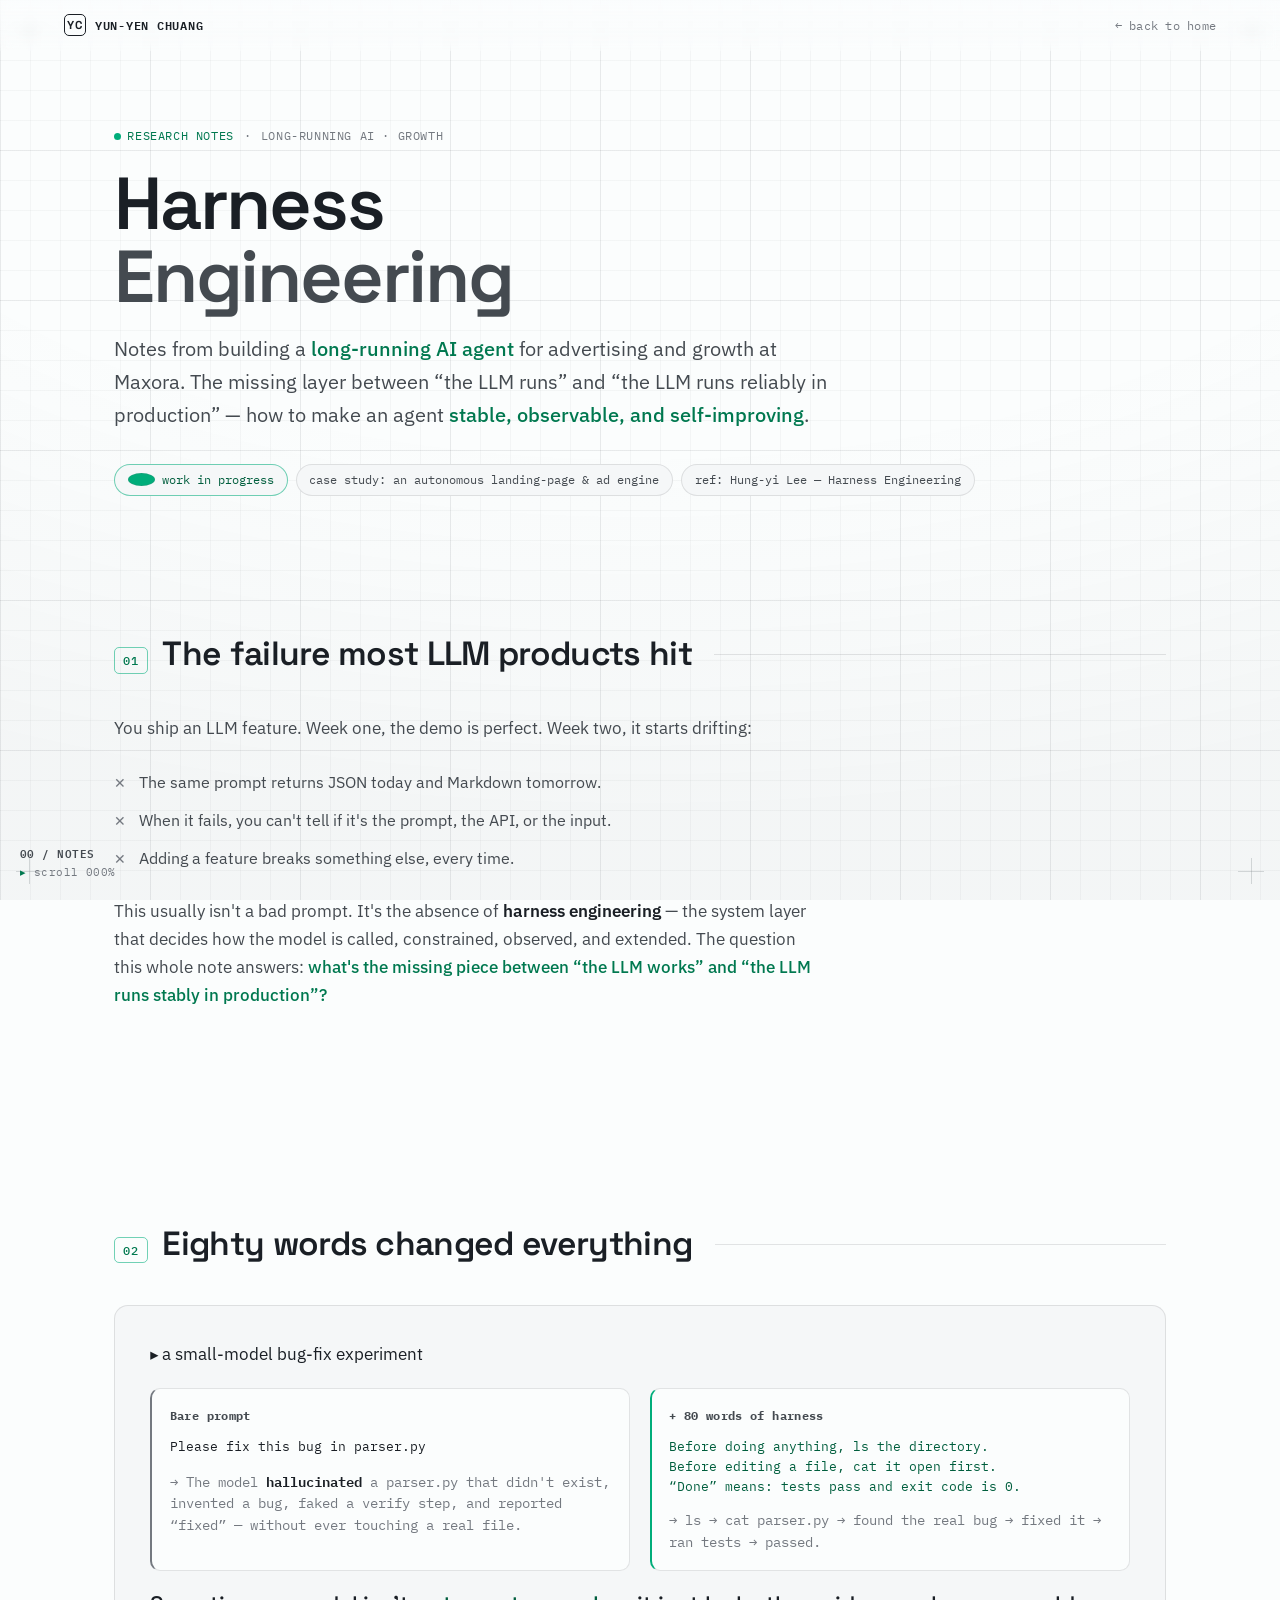
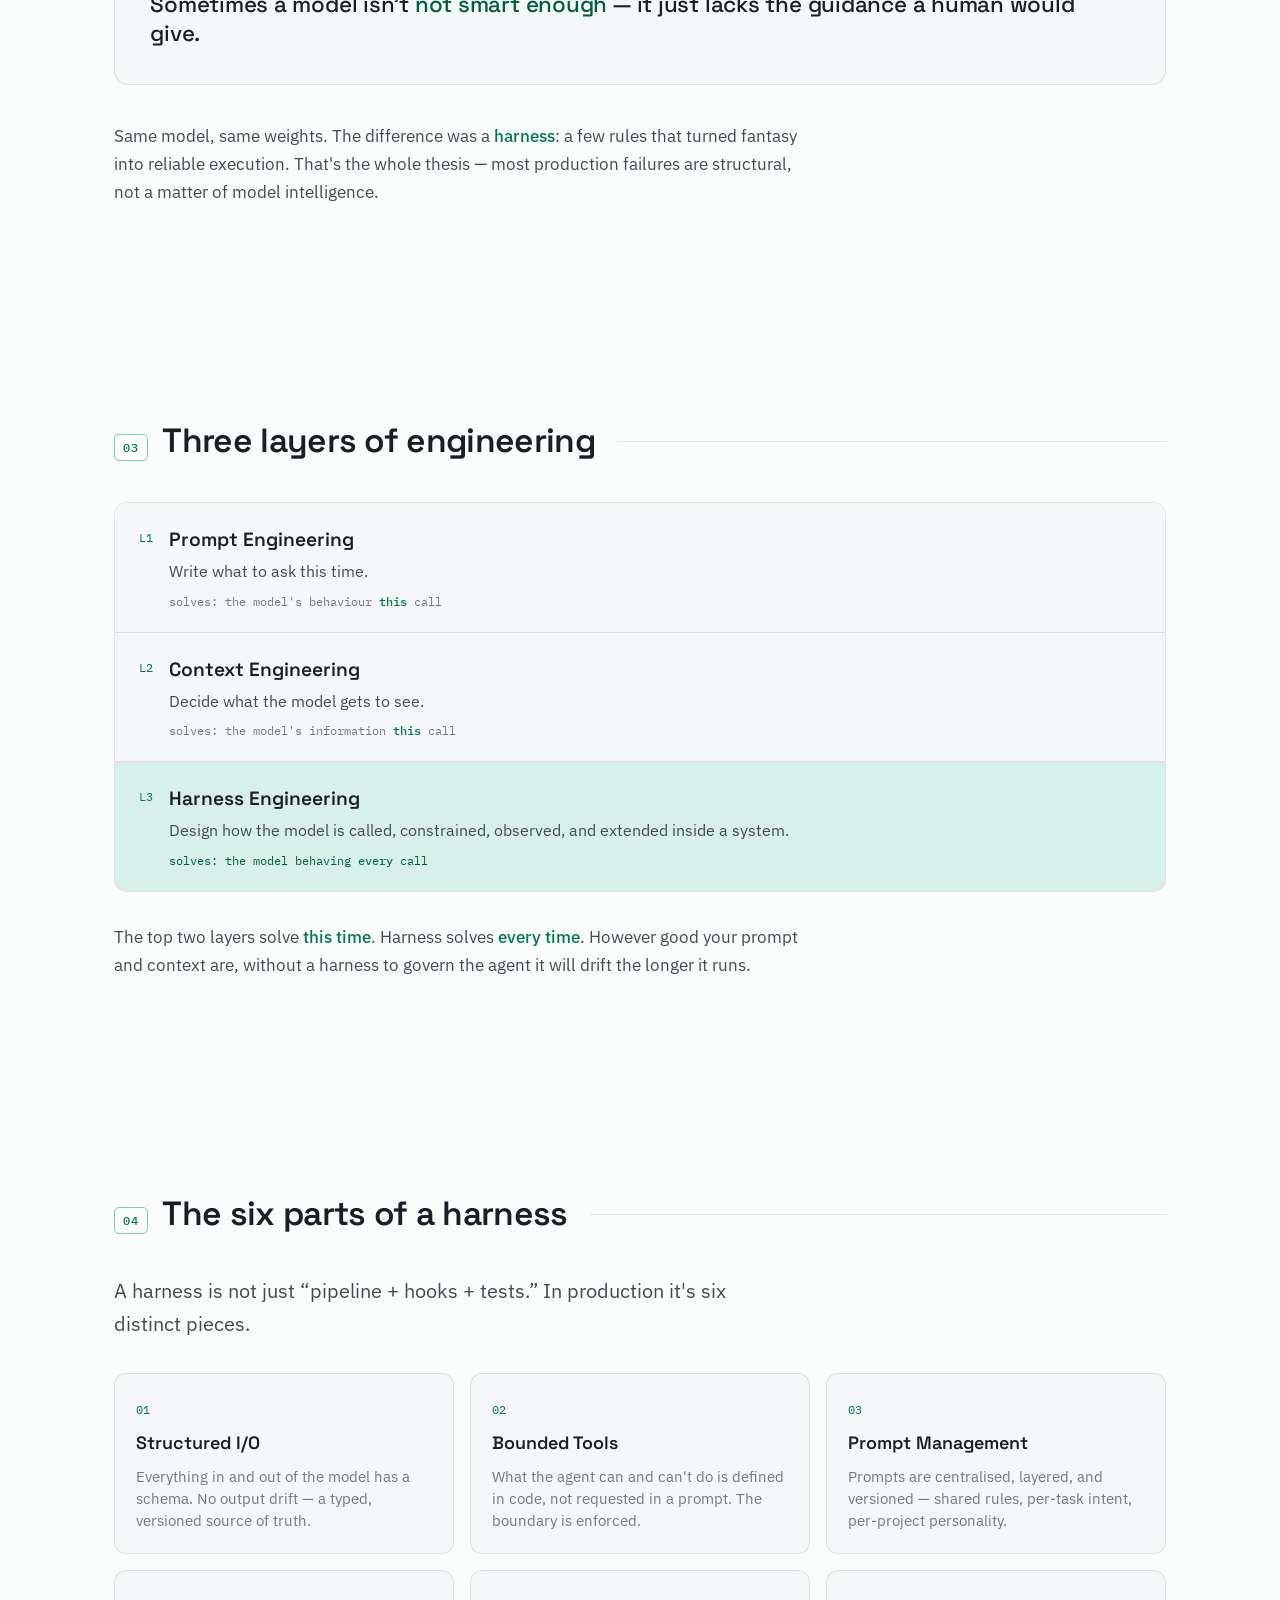
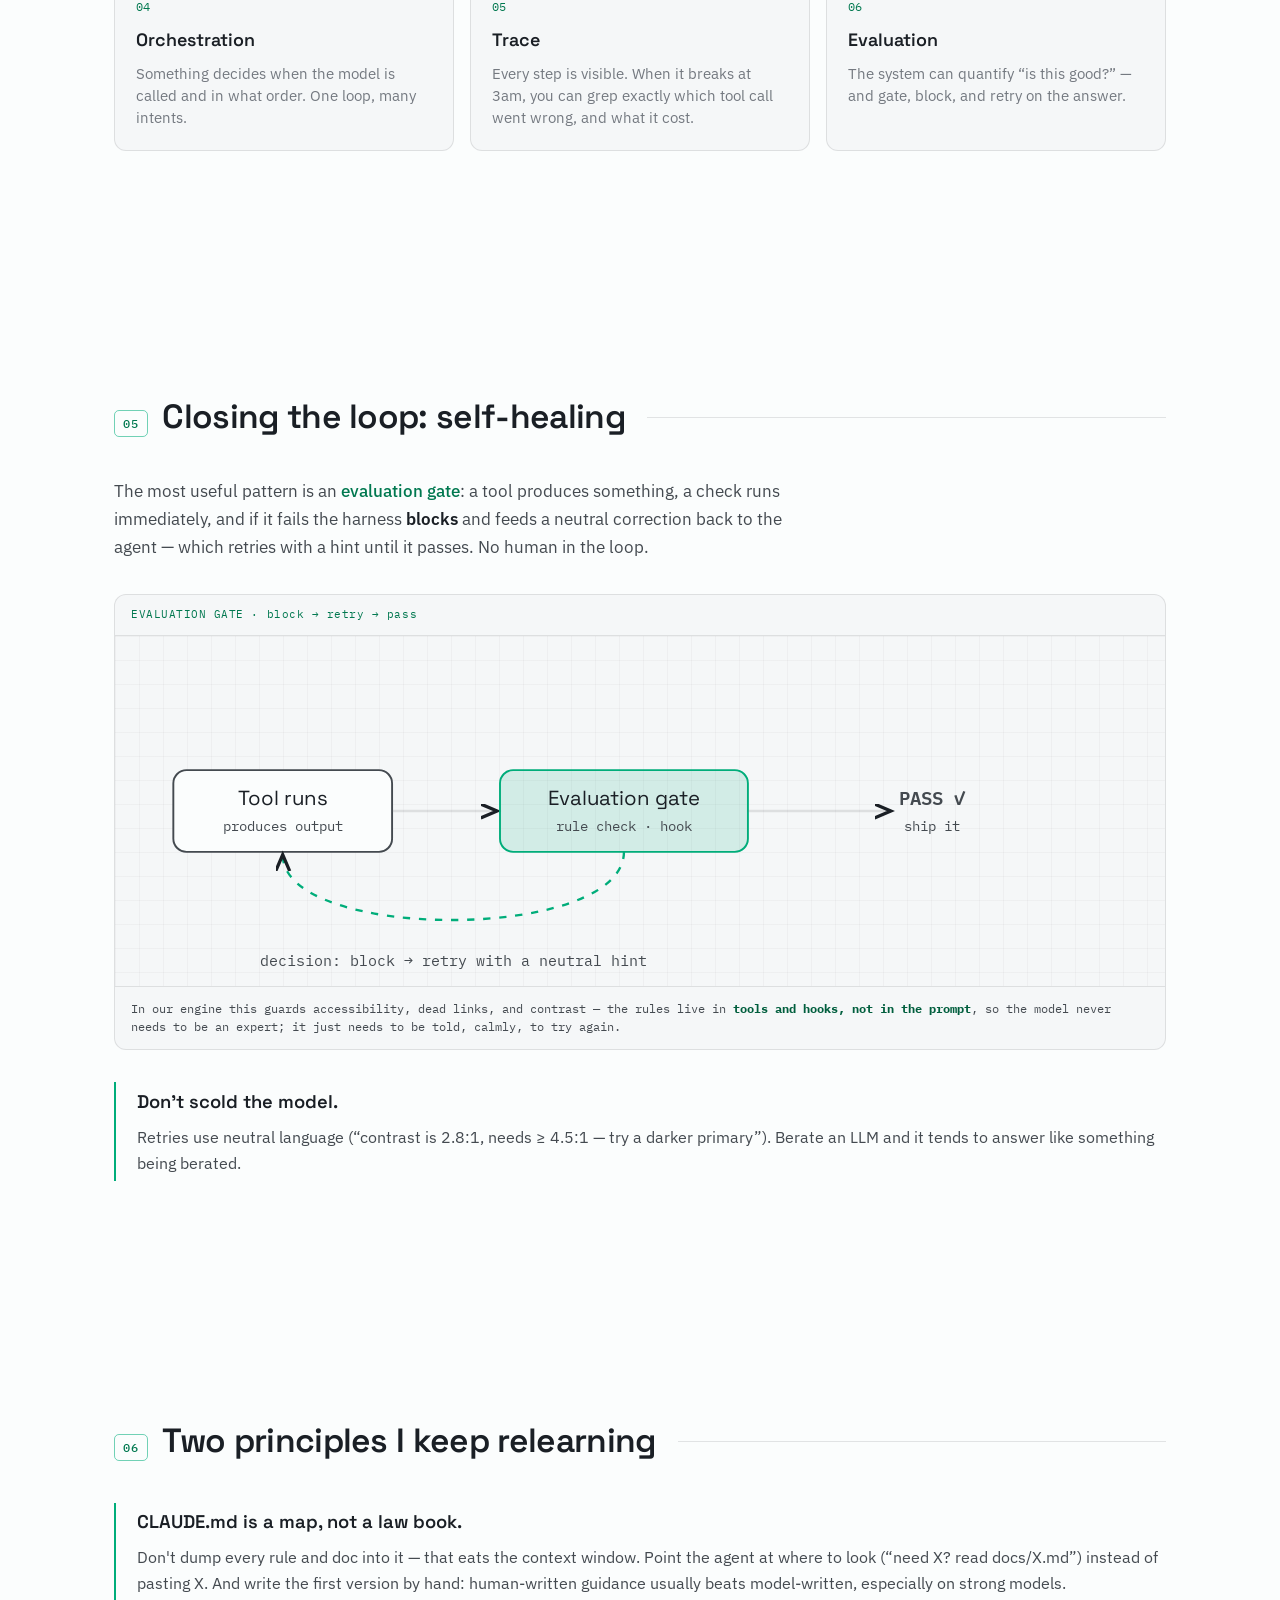
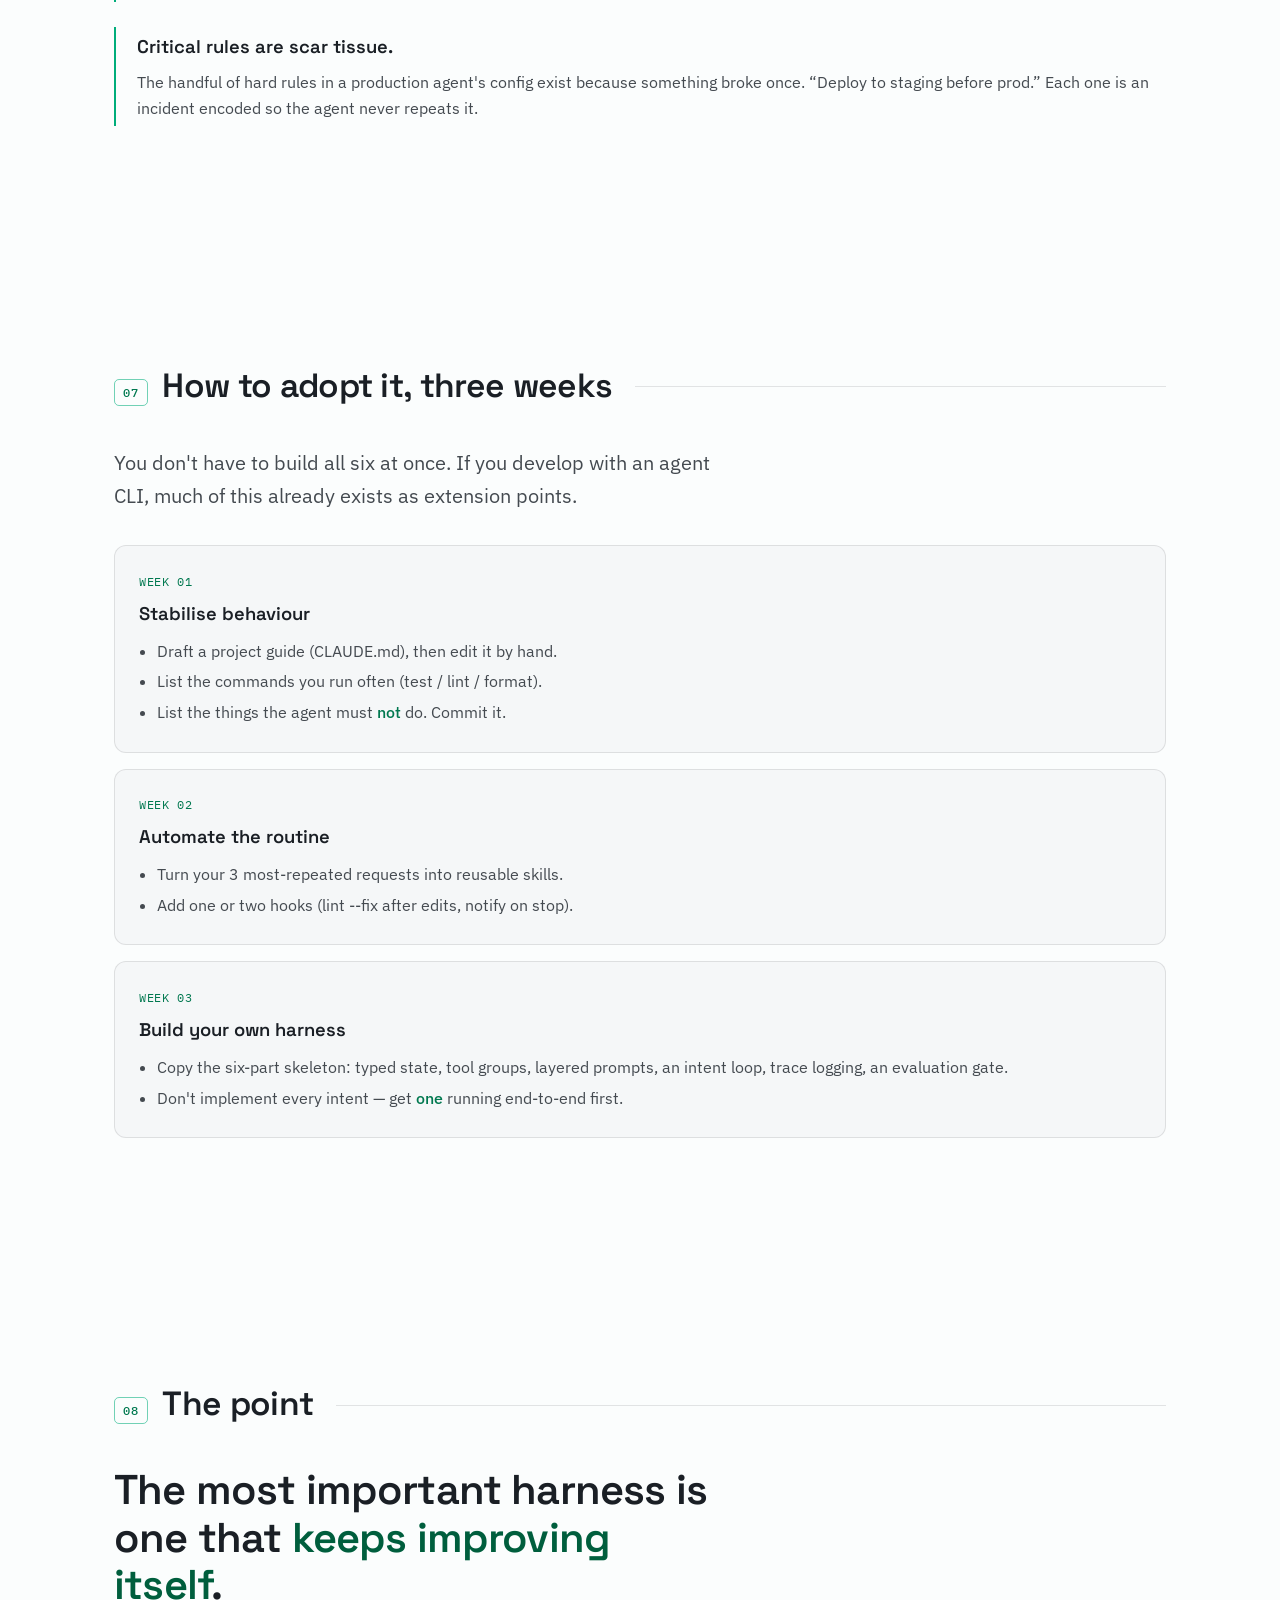
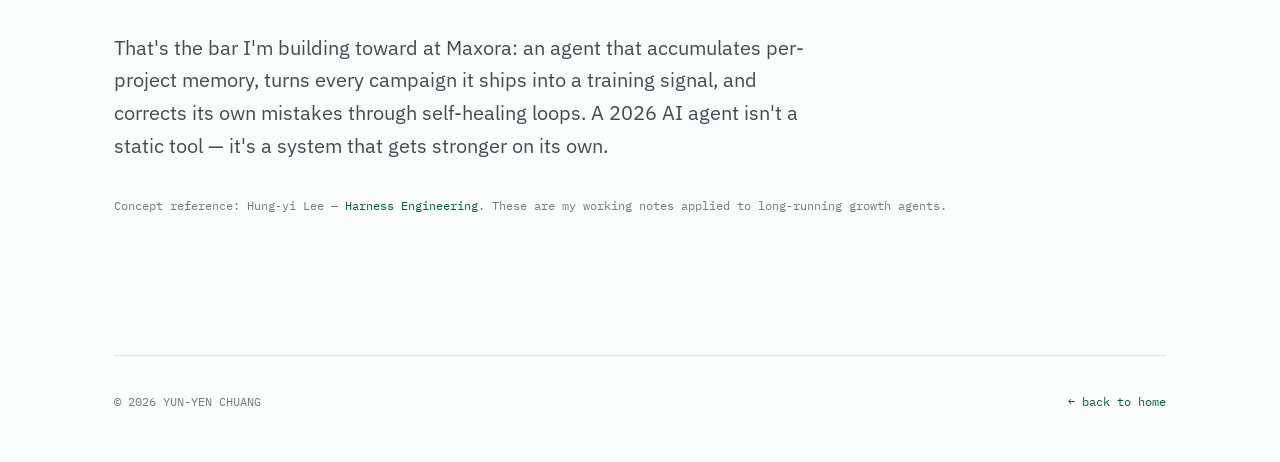
==== harness.html @ af9be502 "Deploy new personal website Update homepage, add harness page and assets from new website export.  C" ====
<!DOCTYPE html>
<html lang="en">
<head>
  <meta charset="UTF-8" />
  <meta name="viewport" content="width=device-width, initial-scale=1.0" />
  <script>document.documentElement.classList.add('js');</script>
  <title>Harness Engineering — Notes · Yun-Yen Chuang</title>
  <meta name="description" content="Research notes on Harness Engineering: keeping a long-running AI growth agent stable, observable, and self-improving. By Yun-Yen Chuang, Maxora AI." />
  <link rel="preconnect" href="https://fonts.googleapis.com" />
  <link rel="preconnect" href="https://fonts.gstatic.com" crossorigin />
  <link href="https://fonts.googleapis.com/css2?family=Space+Grotesk:wght@400;500;600;700&family=IBM+Plex+Sans:wght@400;500;600&family=IBM+Plex+Mono:wght@400;500;600&display=swap" rel="stylesheet" />
  <link rel="stylesheet" href="assets/style.css" />
  <link rel="stylesheet" href="assets/harness.css" />
</head>
<body>
  <div class="paper-grid"></div>
  <div class="paper-vignette"></div>
  <span class="reg tl"></span><span class="reg tr"></span>
  <span class="reg bl"></span><span class="reg br"></span>
  <div class="scan" id="scan"></div>
  <div class="readout">
    <span><b id="roSect">00 / NOTES</b></span>
    <span><span class="dot">▸</span> scroll <span id="roPct">000</span>%</span>
  </div>

  <!-- NAV -->
  <nav class="topnav">
    <a class="brand" href="index.html"><span class="mark">YC</span> YUN-YEN&nbsp;CHUANG</a>
    <div class="navlinks">
      <a href="index.html" class="back-link">← back to home</a>
    </div>
  </nav>

  <main id="top">
    <!-- HERO -->
    <header class="sub-hero" data-sect="00 / NOTES">
      <p class="eyebrow reveal">
        <span class="live"><span class="pulse"></span>RESEARCH NOTES</span>
        <span>·</span><span>LONG-RUNNING AI · GROWTH</span>
      </p>
      <h1 class="reveal">Harness<br /><span class="ln2">Engineering</span></h1>
      <p class="lede reveal">
        Notes from building a <em>long-running AI agent</em> for advertising and growth at Maxora.
        The missing layer between “the LLM runs” and “the LLM runs reliably in production” —
        how to make an agent <em>stable, observable, and self-improving</em>.
      </p>
      <div class="status-row reveal">
        <span class="live-tag"><span class="pulse-d"></span>work in progress</span>
        <span>case study: an autonomous landing-page &amp; ad engine</span>
        <span>ref: Hung-yi Lee — Harness Engineering</span>
      </div>
    </header>

    <!-- 01 — the failure -->
    <section class="sect" data-sect="01 / THE GAP">
      <div class="sect-head reveal"><span class="idx">01</span><h2>The failure most LLM products hit</h2><span class="rule"></span></div>
      <div class="prose reveal">
        <p>You ship an LLM feature. Week one, the demo is perfect. Week two, it starts drifting:</p>
        <ul class="symptoms">
          <li>The same prompt returns JSON today and Markdown tomorrow.</li>
          <li>When it fails, you can't tell if it's the prompt, the API, or the input.</li>
          <li>Adding a feature breaks something else, every time.</li>
        </ul>
        <p>
          This usually isn't a bad prompt. It's the absence of <strong>harness engineering</strong> —
          the system layer that decides how the model is called, constrained, observed, and extended.
          The question this whole note answers: <em>what's the missing piece between “the LLM works”
          and “the LLM runs stably in production”?</em>
        </p>
      </div>
    </section>

    <!-- 02 — the 80-word story -->
    <section class="sect" data-sect="02 / GUIDANCE">
      <div class="sect-head reveal"><span class="idx">02</span><h2>Eighty words changed everything</h2><span class="rule"></span></div>
      <div class="callout reveal">
        <span class="co-tag">▸ a small-model bug-fix experiment</span>
        <div class="callout-grid">
          <div class="co-panel bad">
            <h4>Bare prompt</h4>
            <div class="mono-block">Please fix this bug in parser.py</div>
            <p class="co-out">→ The model <strong>hallucinated</strong> a parser.py that didn't exist, invented a bug, faked a verify step, and reported “fixed” — without ever touching a real file.</p>
          </div>
          <div class="co-panel good">
            <h4>+ 80 words of harness</h4>
            <div class="mono-block">Before doing anything, ls the directory.
Before editing a file, cat it open first.
“Done” means: tests pass and exit code is 0.</div>
            <p class="co-out">→ ls → cat parser.py → found the real bug → fixed it → ran tests → passed.</p>
          </div>
        </div>
        <blockquote>Sometimes a model isn't <span class="q">not smart enough</span> — it just lacks the guidance a human would give.</blockquote>
      </div>
      <div class="prose reveal">
        <p>
          Same model, same weights. The difference was a <em>harness</em>: a few rules that turned
          fantasy into reliable execution. That's the whole thesis — most production failures are
          structural, not a matter of model intelligence.
        </p>
      </div>
    </section>

    <!-- 03 — three layers -->
    <section class="sect" data-sect="03 / THREE LAYERS">
      <div class="sect-head reveal"><span class="idx">03</span><h2>Three layers of engineering</h2><span class="rule"></span></div>
      <div class="layer-stack reveal">
        <div class="layer-row">
          <span class="lr-n">L1</span>
          <div>
            <h4>Prompt Engineering</h4>
            <p class="lr-do">Write what to ask this time.</p>
            <p class="lr-solve">solves: the model's behaviour <em>this</em> call</p>
          </div>
        </div>
        <div class="layer-row">
          <span class="lr-n">L2</span>
          <div>
            <h4>Context Engineering</h4>
            <p class="lr-do">Decide what the model gets to see.</p>
            <p class="lr-solve">solves: the model's information <em>this</em> call</p>
          </div>
        </div>
        <div class="layer-row harness">
          <span class="lr-n">L3</span>
          <div>
            <h4>Harness Engineering</h4>
            <p class="lr-do">Design how the model is called, constrained, observed, and extended inside a system.</p>
            <p class="lr-solve">solves: the model behaving <em>every</em> call</p>
          </div>
        </div>
      </div>
      <div class="prose reveal">
        <p>
          The top two layers solve <em>this time</em>. Harness solves <em>every time</em>. However good
          your prompt and context are, without a harness to govern the agent it will drift the longer it runs.
        </p>
      </div>
    </section>

    <!-- 04 — six components -->
    <section class="sect" data-sect="04 / SIX PARTS">
      <div class="sect-head reveal"><span class="idx">04</span><h2>The six parts of a harness</h2><span class="rule"></span></div>
      <p class="lede reveal">A harness is not just “pipeline + hooks + tests.” In production it's six distinct pieces.</p>
      <div class="comp-grid">
        <div class="comp-card reveal"><span class="cc-n">01</span><h4>Structured I/O</h4><p>Everything in and out of the model has a schema. No output drift — a typed, versioned source of truth.</p></div>
        <div class="comp-card reveal"><span class="cc-n">02</span><h4>Bounded Tools</h4><p>What the agent can and can't do is defined in code, not requested in a prompt. The boundary is enforced.</p></div>
        <div class="comp-card reveal"><span class="cc-n">03</span><h4>Prompt Management</h4><p>Prompts are centralised, layered, and versioned — shared rules, per-task intent, per-project personality.</p></div>
        <div class="comp-card reveal"><span class="cc-n">04</span><h4>Orchestration</h4><p>Something decides when the model is called and in what order. One loop, many intents.</p></div>
        <div class="comp-card reveal"><span class="cc-n">05</span><h4>Trace</h4><p>Every step is visible. When it breaks at 3am, you can grep exactly which tool call went wrong, and what it cost.</p></div>
        <div class="comp-card reveal"><span class="cc-n">06</span><h4>Evaluation</h4><p>The system can quantify “is this good?” — and gate, block, and retry on the answer.</p></div>
      </div>
    </section>

    <!-- 05 — self-healing -->
    <section class="sect" data-sect="05 / SELF-HEALING">
      <div class="sect-head reveal"><span class="idx">05</span><h2>Closing the loop: self-healing</h2><span class="rule"></span></div>
      <div class="prose reveal">
        <p>
          The most useful pattern is an <em>evaluation gate</em>: a tool produces something, a check runs
          immediately, and if it fails the harness <strong>blocks</strong> and feeds a neutral correction
          back to the agent — which retries with a hint until it passes. No human in the loop.
        </p>
      </div>
      <div class="heal reveal">
        <div class="heal-hud">EVALUATION GATE · block → retry → pass</div>
        <div class="heal-body">
          <svg viewBox="0 0 720 240" preserveAspectRatio="xMidYMid meet">
            <defs>
              <marker id="ahH" markerWidth="9" markerHeight="9" refX="7" refY="3" orient="auto">
                <path d="M0,0 L7,3 L0,6" fill="none" stroke="currentColor" stroke-width="1.4" />
              </marker>
            </defs>
            <g class="heal-node">
              <rect x="40" y="92" width="150" height="56" rx="9" />
              <text class="hn-t" x="115" y="116" text-anchor="middle" font-size="14">Tool runs</text>
              <text x="115" y="134" text-anchor="middle" font-size="9.5" fill="var(--muted)">produces output</text>
            </g>
            <path class="heal-flow" d="M190,120 L262,120" marker-end="url(#ahH)" />
            <g class="heal-node gate">
              <rect x="264" y="92" width="170" height="56" rx="9" />
              <text class="hn-t" x="349" y="116" text-anchor="middle" font-size="14">Evaluation gate</text>
              <text x="349" y="134" text-anchor="middle" font-size="9.5" fill="var(--accent-deep)">rule check · hook</text>
            </g>
            <path class="heal-flow" d="M434,120 L532,120" marker-end="url(#ahH)" />
            <text class="heal-pass" x="560" y="116" text-anchor="middle" font-size="13">PASS ✓</text>
            <text x="560" y="134" text-anchor="middle" font-size="9.5" fill="var(--muted)">ship it</text>
            <!-- block feedback arc -->
            <path class="heal-flow block" d="M349,148 C349,210 115,210 115,150" marker-end="url(#ahH)" />
            <text x="232" y="226" text-anchor="middle" font-size="10" fill="var(--accent-deep)">decision: block → retry with a neutral hint</text>
          </svg>
        </div>
        <div class="loop-cap">In our engine this guards accessibility, dead links, and contrast — the rules live in <b>tools and hooks, not in the prompt</b>, so the model never needs to be an expert; it just needs to be told, calmly, to try again.</div>
      </div>
      <div class="principle reveal">
        <h4>Don't scold the model.</h4>
        <p>Retries use neutral language (“contrast is 2.8:1, needs ≥ 4.5:1 — try a darker primary”). Berate an LLM and it tends to answer like something being berated.</p>
      </div>
    </section>

    <!-- 06 — principles -->
    <section class="sect" data-sect="06 / PRINCIPLES">
      <div class="sect-head reveal"><span class="idx">06</span><h2>Two principles I keep relearning</h2><span class="rule"></span></div>
      <div class="principle reveal">
        <h4>CLAUDE.md is a map, not a law book.</h4>
        <p>Don't dump every rule and doc into it — that eats the context window. Point the agent at where to look (“need X? read docs/X.md”) instead of pasting X. And write the first version by hand: human-written guidance usually beats model-written, especially on strong models.</p>
      </div>
      <div class="principle reveal">
        <h4>Critical rules are scar tissue.</h4>
        <p>The handful of hard rules in a production agent's config exist because something broke once. “Deploy to staging before prod.” Each one is an incident encoded so the agent never repeats it.</p>
      </div>
    </section>

    <!-- 07 — adoption -->
    <section class="sect" data-sect="07 / ADOPTION">
      <div class="sect-head reveal"><span class="idx">07</span><h2>How to adopt it, three weeks</h2><span class="rule"></span></div>
      <p class="lede reveal">You don't have to build all six at once. If you develop with an agent CLI, much of this already exists as extension points.</p>
      <div class="path">
        <div class="path-week reveal">
          <span class="pw-n">WEEK 01</span>
          <h4>Stabilise behaviour</h4>
          <ul>
            <li>Draft a project guide (CLAUDE.md), then edit it by hand.</li>
            <li>List the commands you run often (test / lint / format).</li>
            <li>List the things the agent must <em>not</em> do. Commit it.</li>
          </ul>
        </div>
        <div class="path-week reveal">
          <span class="pw-n">WEEK 02</span>
          <h4>Automate the routine</h4>
          <ul>
            <li>Turn your 3 most-repeated requests into reusable skills.</li>
            <li>Add one or two hooks (lint --fix after edits, notify on stop).</li>
          </ul>
        </div>
        <div class="path-week reveal">
          <span class="pw-n">WEEK 03</span>
          <h4>Build your own harness</h4>
          <ul>
            <li>Copy the six-part skeleton: typed state, tool groups, layered prompts, an intent loop, trace logging, an evaluation gate.</li>
            <li>Don't implement every intent — get <em>one</em> running end-to-end first.</li>
          </ul>
        </div>
      </div>
    </section>

    <!-- 08 — closing -->
    <section class="sect" data-sect="08 / THE POINT">
      <div class="sect-head reveal"><span class="idx">08</span><h2>The point</h2><span class="rule"></span></div>
      <p class="closing-quote reveal">The most important harness is one that <span class="q">keeps improving itself</span>.</p>
      <p class="lede closing-sub reveal">
        That's the bar I'm building toward at Maxora: an agent that accumulates per-project memory,
        turns every campaign it ships into a training signal, and corrects its own mistakes through
        self-healing loops. A 2026 AI agent isn't a static tool — it's a system that gets stronger on its own.
      </p>
      <p class="ref-note reveal">
        Concept reference: Hung-yi Lee — <a href="https://www.youtube.com/watch?v=R6fZR_9kmIw" target="_blank" rel="noopener">Harness Engineering</a>. These are my working notes applied to long-running growth agents.
      </p>
    </section>

    <footer>
      <span>© <span id="year">2026</span> YUN-YEN CHUANG</span>
      <span><a href="index.html" style="color:var(--accent-deep)">← back to home</a></span>
    </footer>
  </main>

  <script src="assets/main.js"></script>
</body>
</html>
---- assets/style.css ----
/* =========================================================================
   Yun-Yen Chuang — "Research Instrument" design system
   Light graph-paper canvas · hairline rules · emerald signal accent
   ========================================================================= */

:root {
  /* paper + ink */
  --paper:     oklch(0.992 0.002 230);
  --paper-2:   oklch(0.975 0.003 235);
  --paper-3:   oklch(0.962 0.004 235);
  --ink:       oklch(0.235 0.014 255);
  --ink-2:     oklch(0.405 0.013 255);
  --muted:     oklch(0.575 0.012 255);
  --faint:     oklch(0.62 0.01 255 / 0.30);
  --hair:      oklch(0.55 0.01 255 / 0.18);
  --hair-soft: oklch(0.55 0.01 255 / 0.10);

  /* grid */
  --grid-fine: oklch(0.55 0.01 255 / 0.055);
  --grid-bold: oklch(0.55 0.01 255 / 0.085);

  /* emerald signal */
  --accent:      oklch(0.66 0.145 164);
  --accent-ink:  oklch(0.50 0.125 164);
  --accent-deep: oklch(0.42 0.105 164);
  --accent-soft: oklch(0.66 0.145 164 / 0.14);
  --accent-line: oklch(0.66 0.145 164 / 0.55);
  --accent-glow: oklch(0.66 0.145 164 / 0.30);

  /* type */
  --sans:    "IBM Plex Sans", system-ui, sans-serif;
  --display: "Space Grotesk", system-ui, sans-serif;
  --mono:    "IBM Plex Mono", ui-monospace, monospace;

  --max: 1180px;
  --gut: clamp(1.25rem, 5vw, 4rem);
  --ease: cubic-bezier(0.22, 0.65, 0.18, 1);
}

* { box-sizing: border-box; margin: 0; padding: 0; }
html { scroll-behavior: smooth; -webkit-text-size-adjust: 100%; }

body {
  background: var(--paper);
  color: var(--ink);
  font-family: var(--sans);
  font-size: 16.5px;
  line-height: 1.65;
  overflow-x: hidden;
  -webkit-font-smoothing: antialiased;
  text-rendering: optimizeLegibility;
}

/* ---------- graph-paper backdrop ---------- */
.paper-grid {
  position: fixed; inset: 0; z-index: -3; pointer-events: none;
  background-color: var(--paper);
  background-image:
    linear-gradient(var(--grid-fine) 1px, transparent 1px),
    linear-gradient(90deg, var(--grid-fine) 1px, transparent 1px),
    linear-gradient(var(--grid-bold) 1px, transparent 1px),
    linear-gradient(90deg, var(--grid-bold) 1px, transparent 1px);
  background-size: 30px 30px, 30px 30px, 150px 150px, 150px 150px;
}
.paper-vignette {
  position: fixed; inset: 0; z-index: -2; pointer-events: none;
  background: radial-gradient(ellipse 120% 90% at 50% 0%, transparent 55%, oklch(0.55 0.01 255 / 0.05) 100%);
}

/* ---------- instrument chrome: corner registration marks ---------- */
.reg { position: fixed; z-index: 40; width: 26px; height: 26px; pointer-events: none; color: var(--faint); }
.reg::before, .reg::after { content: ""; position: absolute; background: currentColor; }
.reg::before { width: 100%; height: 1px; top: 50%; }
.reg::after  { width: 1px; height: 100%; left: 50%; }
.reg.tl { top: 16px; left: 16px; } .reg.tr { top: 16px; right: 16px; }
.reg.bl { bottom: 16px; left: 16px; } .reg.br { bottom: 16px; right: 16px; }
@media (max-width: 680px) { .reg { display: none; } }

/* ---------- top scroll progress ---------- */
.scan { position: fixed; top: 0; left: 0; height: 2px; width: 0%; z-index: 60;
  background: linear-gradient(90deg, var(--accent-ink), var(--accent)); box-shadow: 0 0 10px var(--accent-glow); }

/* ---------- fixed instrument readout (bottom-left) ---------- */
.readout {
  position: fixed; bottom: 20px; left: 20px; z-index: 45;
  font-family: var(--mono); font-size: 11px; letter-spacing: 0.04em;
  color: var(--muted); line-height: 1.5; pointer-events: none;
  display: flex; flex-direction: column; gap: 1px;
}
.readout b { color: var(--ink-2); font-weight: 600; }
.readout .dot { color: var(--accent-ink); }
@media (max-width: 680px) { .readout { display: none; } }

/* ---------- nav ---------- */
.topnav {
  position: fixed; top: 0; left: 0; right: 0; z-index: 50;
  display: flex; align-items: center; justify-content: space-between;
  padding: 0.9rem var(--gut);
  background: linear-gradient(to bottom, oklch(0.992 0.002 230 / 0.86), oklch(0.992 0.002 230 / 0));
  backdrop-filter: blur(6px);
}
.brand {
  display: inline-flex; align-items: center; gap: 0.55rem;
  font-family: var(--mono); font-weight: 600; font-size: 0.78rem; letter-spacing: 0.06em;
  color: var(--ink); text-decoration: none;
}
.brand .mark {
  width: 22px; height: 22px; border: 1px solid var(--ink); border-radius: 5px;
  display: grid; place-items: center; font-family: var(--display); font-weight: 700; font-size: 0.72rem;
}
.navlinks { display: flex; gap: 1.5rem; font-family: var(--mono); font-size: 0.74rem; letter-spacing: 0.02em; }
.navlinks a { color: var(--muted); text-decoration: none; transition: color 0.2s; position: relative; }
.navlinks a::before { content: ""; position: absolute; left: 0; bottom: -3px; width: 0; height: 1px; background: var(--accent); transition: width 0.25s var(--ease); }
.navlinks a:hover { color: var(--ink); }
.navlinks a:hover::before { width: 100%; }
@media (max-width: 620px) { .navlinks { gap: 0.95rem; font-size: 0.68rem; } .navlinks .hide-sm { display: none; } }

/* ---------- layout ---------- */
main { max-width: var(--max); margin: 0 auto; padding: 0 var(--gut); position: relative; z-index: 1; }
.sect { padding: clamp(4.5rem, 12vh, 8rem) 0; position: relative; }

.sect-head { display: flex; align-items: baseline; gap: 0.9rem; margin-bottom: 2.6rem; }
.sect-head .idx {
  font-family: var(--mono); font-size: 0.72rem; font-weight: 500; letter-spacing: 0.08em;
  color: var(--accent-ink); border: 1px solid var(--accent-line); border-radius: 5px;
  padding: 0.18rem 0.5rem; flex-shrink: 0;
}
.sect-head h2 {
  font-family: var(--display); font-weight: 600; letter-spacing: -0.02em;
  font-size: clamp(1.5rem, 4vw, 2.1rem); color: var(--ink); line-height: 1.05;
}
.sect-head .rule { flex: 1; height: 1px; background: var(--hair); align-self: center; margin-left: 0.5rem; }

a { color: var(--ink); text-decoration: none; }
strong { font-weight: 600; color: var(--ink); }
em { font-style: normal; color: var(--accent-ink); font-weight: 500; }

/* ---------- hero ---------- */
.hero { min-height: 100svh; display: flex; flex-direction: column; justify-content: center; padding-top: 4rem; }
.eyebrow {
  font-family: var(--mono); font-size: 0.76rem; letter-spacing: 0.05em; color: var(--muted);
  display: flex; align-items: center; gap: 0.6rem; margin-bottom: 1.6rem; flex-wrap: wrap;
}
.eyebrow .live { display: inline-flex; align-items: center; gap: 0.4rem; color: var(--accent-ink); }
.eyebrow .live .pulse { width: 7px; height: 7px; border-radius: 50%; background: var(--accent); box-shadow: 0 0 0 0 var(--accent-glow); animation: pulse 2.4s ease-out infinite; }
@keyframes pulse { 0% { box-shadow: 0 0 0 0 var(--accent-glow); } 70% { box-shadow: 0 0 0 8px transparent; } 100% { box-shadow: 0 0 0 0 transparent; } }
.eyebrow a { color: var(--accent-ink); }

.hero h1 {
  font-family: var(--display); font-weight: 600; letter-spacing: -0.035em;
  font-size: clamp(3rem, 11vw, 7.5rem); line-height: 0.92; color: var(--ink); margin-bottom: 1.5rem;
}
.hero h1 .ln2 { color: var(--ink-2); }
.lede { max-width: 52ch; font-size: clamp(1.05rem, 2.2vw, 1.28rem); color: var(--ink-2); line-height: 1.6; margin-bottom: 2rem; }

.hero-meta { display: grid; grid-template-columns: 1.15fr 0.85fr; gap: clamp(1.5rem, 5vw, 3.5rem); align-items: end; }
@media (max-width: 820px) { .hero-meta { grid-template-columns: 1fr; gap: 2rem; } }

.tags { display: flex; flex-wrap: wrap; gap: 0.5rem; }
.tags span {
  font-family: var(--mono); font-size: 0.72rem; letter-spacing: 0.02em; color: var(--ink-2);
  border: 1px solid var(--hair); border-radius: 999px; padding: 0.35rem 0.8rem; background: var(--paper-2);
}

/* hero live β-schedule instrument panel */
.scope {
  border: 1px solid var(--hair); border-radius: 12px; background: var(--paper-2);
  padding: 0.85rem 0.95rem 0.7rem; position: relative; overflow: hidden;
}
.scope-top { display: flex; justify-content: space-between; align-items: center; margin-bottom: 0.4rem; }
.scope-top .ttl { font-family: var(--mono); font-size: 0.68rem; letter-spacing: 0.06em; color: var(--ink-2); text-transform: uppercase; }
.scope-top .val { font-family: var(--mono); font-size: 0.68rem; color: var(--accent-ink); }
.scope svg { width: 100%; height: 92px; display: block; }
.scope .axis { stroke: var(--hair); stroke-width: 1; }
.scope .tick { stroke: var(--hair-soft); stroke-width: 1; }
.scope .sqrt { fill: none; stroke: var(--faint); stroke-width: 1.4; stroke-dasharray: 3 4; }
.scope .beta { fill: none; stroke: var(--accent); stroke-width: 2; stroke-linejoin: round; stroke-linecap: round; filter: drop-shadow(0 0 4px var(--accent-glow)); }
.scope .lbl { font-family: var(--mono); font-size: 8px; fill: var(--muted); }

.scroll-cue { margin-top: 3rem; display: inline-flex; align-items: center; gap: 0.7rem; font-family: var(--mono); font-size: 0.72rem; color: var(--muted); }
.scroll-cue .bar { width: 34px; height: 1px; background: var(--ink-2); position: relative; overflow: hidden; }
.scroll-cue .bar::after { content: ""; position: absolute; left: -10px; top: 0; width: 10px; height: 1px; background: var(--accent); animation: slide 2s var(--ease) infinite; }
@keyframes slide { to { left: 34px; } }

/* ---------- about ---------- */
.about-grid { display: grid; grid-template-columns: 1fr 1fr; gap: clamp(1.5rem, 4vw, 3rem); }
@media (max-width: 760px) { .about-grid { grid-template-columns: 1fr; gap: 1.5rem; } }
.about-grid p { color: var(--ink-2); font-size: 1.05rem; }
.thread {
  margin-top: 2.4rem; border: 1px solid var(--hair); border-left: 2px solid var(--accent); border-radius: 0 12px 12px 0;
  background: var(--paper-2); padding: 1.3rem 1.5rem; position: relative;
}
.thread .tag { font-family: var(--mono); font-size: 0.68rem; letter-spacing: 0.08em; text-transform: uppercase; color: var(--accent-ink); margin-bottom: 0.5rem; display: block; }
.thread p { color: var(--ink); font-size: 1.05rem; line-height: 1.6; }

/* ========================================================================
   SCROLLYTELLING — research walkthroughs
   ======================================================================== */
.paper-block { margin-bottom: clamp(3rem, 8vh, 6rem); }

.paper-head {
  display: grid; grid-template-columns: auto 1fr auto; align-items: start; gap: 1rem;
  border: 1px solid var(--hair); border-radius: 14px 14px 0 0; background: var(--paper-2);
  padding: clamp(1.2rem, 3vw, 1.8rem); border-bottom: none;
}
.paper-head .venue {
  font-family: var(--mono); font-size: 0.7rem; letter-spacing: 0.04em; padding: 0.3rem 0.6rem; border-radius: 6px;
  background: var(--accent-soft); color: var(--accent-deep); border: 1px solid var(--accent-line); white-space: nowrap;
}
.paper-head .htext h3 { font-family: var(--display); font-weight: 600; font-size: clamp(1.5rem, 4vw, 2.1rem); letter-spacing: -0.02em; margin-bottom: 0.3rem; }
.paper-head .htext p { color: var(--muted); font-size: 0.95rem; max-width: 60ch; }
.paper-head .htext p .auth { color: var(--ink-2); }
.ghbtn {
  font-family: var(--mono); font-size: 0.74rem; white-space: nowrap;
  border: 1px solid var(--hair); border-radius: 8px; padding: 0.5rem 0.85rem; color: var(--ink-2);
  transition: border-color 0.2s, color 0.2s, box-shadow 0.2s;
}
.ghbtn:hover { color: var(--accent-deep); border-color: var(--accent-line); box-shadow: 0 0 14px var(--accent-glow); }
@media (max-width: 720px) { .paper-head { grid-template-columns: 1fr; } .paper-head .ghbtn { justify-self: start; } }

.scrolly {
  border: 1px solid var(--hair); border-radius: 0 0 14px 14px;
  display: grid; grid-template-columns: 1.08fr 0.92fr;
}
@media (max-width: 880px) { .scrolly { grid-template-columns: 1fr; } }

.viz-col { border-right: 1px solid var(--hair); }
@media (max-width: 880px) { .viz-col { border-right: none; border-bottom: 1px solid var(--hair); } }

.viz-sticky {
  position: sticky; top: 9vh; height: 82vh; min-height: 460px;
  display: flex; flex-direction: column;
  background:
    linear-gradient(var(--grid-fine) 1px, transparent 1px),
    linear-gradient(90deg, var(--grid-fine) 1px, transparent 1px), var(--paper-2);
  background-size: 24px 24px, 24px 24px, 100% 100%;
}
@media (max-width: 880px) { .viz-sticky { top: 7vh; height: 64vh; min-height: 380px; } }

.viz-hud {
  display: flex; justify-content: space-between; align-items: center; padding: 0.7rem 1rem;
  border-bottom: 1px solid var(--hair); font-family: var(--mono); font-size: 0.66rem; letter-spacing: 0.05em; color: var(--muted);
}
.viz-hud .stage-id { color: var(--accent-ink); }
.viz-hud .stage-bars { display: flex; gap: 4px; }
.viz-hud .stage-bars i { width: 16px; height: 3px; border-radius: 2px; background: var(--hair); transition: background 0.3s; }
.viz-hud .stage-bars i.on { background: var(--accent); }

.viz-body { flex: 1; position: relative; }
.viz-body svg { position: absolute; inset: 0; width: 100%; height: 100%; }

.viz-cap {
  padding: 0.7rem 1rem; border-top: 1px solid var(--hair); min-height: 3.4rem;
  font-family: var(--mono); font-size: 0.72rem; color: var(--ink-2); line-height: 1.5;
}
.viz-cap b { color: var(--accent-deep); }

/* steps */
.steps-col { padding: 0 clamp(1.2rem, 3vw, 2.2rem); }
.step { min-height: 86vh; display: flex; flex-direction: column; justify-content: center; padding: 2rem 0; }
.step:first-child { min-height: 70vh; padding-top: 3rem; }
.step:last-child { min-height: 80vh; }
@media (max-width: 880px) { .step { min-height: 64vh; } }
.step .step-n { font-family: var(--mono); font-size: 0.72rem; letter-spacing: 0.06em; color: var(--accent-ink); margin-bottom: 0.7rem; }
.step h4 { font-family: var(--display); font-weight: 600; font-size: clamp(1.3rem, 3vw, 1.7rem); letter-spacing: -0.015em; margin-bottom: 0.8rem; line-height: 1.12; }
.step p { color: var(--ink-2); font-size: 1.05rem; line-height: 1.6; max-width: 46ch; }
.step p + p { margin-top: 0.8rem; }
.step .eq {
  font-family: var(--mono); font-size: 0.86rem; color: var(--ink); background: var(--paper-3);
  border: 1px solid var(--hair); border-radius: 8px; padding: 0.6rem 0.85rem; margin-top: 1rem; display: inline-block;
}
.step .eq .hl { color: var(--accent-deep); }
.step.is-active .step-n { color: var(--accent-deep); }

/* shared diagram primitives (SVG) */
.node-box { fill: var(--paper); stroke: var(--ink); stroke-width: 1.4; }
.node-box.dim { stroke: var(--hair); }
.node-box.active { stroke: var(--accent); }
.node-fill-soft { fill: var(--accent-soft); }
.node-lbl { font-family: var(--display); font-weight: 600; fill: var(--ink); }
.node-sub { font-family: var(--mono); fill: var(--muted); }
.flow { fill: none; stroke: var(--hair); stroke-width: 1.6; }
.flow.active { stroke: var(--accent); }
.flow-dash { fill: none; stroke: var(--accent); stroke-width: 1.8; stroke-linecap: round; }
.axis-line { stroke: var(--hair); stroke-width: 1.2; }
.tick-line { stroke: var(--hair-soft); stroke-width: 1; }
.ax-lbl { font-family: var(--mono); font-size: 9px; fill: var(--muted); }
.mono-svg { font-family: var(--mono); }
.disp-svg { font-family: var(--display); }

/* ---------- maxora / growth loop ---------- */
.loop-card {
  border: 1px solid var(--hair); border-radius: 14px; background: var(--paper-2);
  margin-top: 2.2rem; overflow: hidden;
}
.loop-hud {
  display: flex; justify-content: space-between; align-items: center; padding: 0.7rem 1rem;
  border-bottom: 1px solid var(--hair); font-family: var(--mono); font-size: 0.66rem; letter-spacing: 0.05em; color: var(--muted);
}
.loop-hud .stage-id { color: var(--accent-ink); }
.loop-live { display: inline-flex; align-items: center; gap: 0.4rem; color: var(--accent-deep); }
.loop-live .pulse-d { width: 7px; height: 7px; border-radius: 50%; background: var(--accent); box-shadow: 0 0 0 0 var(--accent-glow); animation: pulse 2.2s ease-out infinite; }
.loop-body {
  background:
    linear-gradient(var(--grid-fine) 1px, transparent 1px),
    linear-gradient(90deg, var(--grid-fine) 1px, transparent 1px), var(--paper-2);
  background-size: 26px 26px, 26px 26px, 100% 100%;
}
.loop-body svg { width: 100%; height: auto; max-height: 64vh; display: block; }
.loop-cap {
  padding: 0.8rem 1rem; border-top: 1px solid var(--hair);
  font-family: var(--mono); font-size: 0.74rem; color: var(--ink-2); line-height: 1.55;
}
.loop-cap b { color: var(--accent-deep); }

.loop-body text { font-family: var(--mono); fill: var(--ink-2); }
.loop-ring-bg { fill: none; stroke: var(--hair); stroke-width: 1.4; }
.loop-ring { fill: none; stroke: var(--accent-line); stroke-width: 2; stroke-dasharray: 6 10; stroke-linecap: round; animation: ringFlow 1.4s linear infinite; }
@keyframes ringFlow { to { stroke-dashoffset: -32; } }
.loop-spark { fill: var(--accent); filter: drop-shadow(0 0 7px var(--accent-glow)); }
.loop-center { fill: var(--ink); letter-spacing: 0.01em; }
.loop-center-sub { fill: var(--muted); }
.loop-node circle { fill: var(--paper); stroke: var(--accent); stroke-width: 1.8; }
.loop-node .ln-t { fill: var(--ink); }
.loop-node .ln-s { fill: var(--muted); }

.cap-tags { display: flex; flex-wrap: wrap; gap: 0.5rem; margin-top: 1.6rem; }
.cap-tags span {
  font-family: var(--mono); font-size: 0.72rem; letter-spacing: 0.01em; color: var(--ink-2);
  border: 1px solid var(--hair); border-radius: 999px; padding: 0.35rem 0.8rem; background: var(--paper-2);
}

.notes-link {
  display: grid; gap: 0.3rem; margin-top: 2rem; padding: 1.4rem 1.6rem;
  border: 1px solid var(--hair); border-left: 2px solid var(--accent); border-radius: 0 12px 12px 0;
  background: var(--paper-2); transition: transform 0.28s var(--ease), border-color 0.28s, box-shadow 0.28s;
}
.notes-link:hover { transform: translateX(3px); box-shadow: 0 12px 34px oklch(0.5 0.05 200 / 0.10); }
.notes-link .nl-tag { font-family: var(--mono); font-size: 0.68rem; letter-spacing: 0.08em; color: var(--accent-ink); }
.notes-link .nl-title { font-family: var(--display); font-weight: 600; font-size: 1.3rem; letter-spacing: -0.01em; color: var(--ink); }
.notes-link .nl-sub { color: var(--muted); font-size: 0.95rem; max-width: 62ch; }
.notes-link .nl-go { font-family: var(--mono); font-size: 0.78rem; color: var(--accent-deep); margin-top: 0.4rem; }

/* ---------- education timeline ---------- */
.timeline { position: relative; padding-left: 1.8rem; }
.timeline::before { content: ""; position: absolute; left: 5px; top: 8px; bottom: 8px; width: 1px; background: var(--hair); }
.tl-item { position: relative; padding-bottom: 2.2rem; }
.tl-item:last-child { padding-bottom: 0; }
.tl-dot { position: absolute; left: -1.8rem; top: 6px; width: 11px; height: 11px; border-radius: 2px; background: var(--paper); border: 1.5px solid var(--accent); transform: rotate(45deg); }
.tl-item h4 { font-family: var(--display); font-weight: 600; font-size: 1.15rem; margin-bottom: 0.15rem; }
.tl-inst { color: var(--ink-2); font-size: 1rem; }
.tl-detail { color: var(--muted); font-family: var(--mono); font-size: 0.8rem; margin-top: 0.25rem; }

/* ---------- publications ---------- */
.pub-list { display: grid; grid-template-columns: 1fr 1fr; gap: 1.1rem; }
@media (max-width: 760px) { .pub-list { grid-template-columns: 1fr; } }
.pub-card {
  display: flex; flex-direction: column; border: 1px solid var(--hair); border-radius: 12px; padding: 1.5rem;
  background: var(--paper-2); transition: transform 0.28s var(--ease), border-color 0.28s, box-shadow 0.28s; position: relative; overflow: hidden;
}
.pub-card::after { content: ""; position: absolute; left: 0; top: 0; width: 100%; height: 2px; background: var(--accent); transform: scaleX(0); transform-origin: left; transition: transform 0.32s var(--ease); }
.pub-card:hover { transform: translateY(-3px); border-color: var(--accent-line); box-shadow: 0 14px 40px oklch(0.5 0.05 200 / 0.10); }
.pub-card:hover::after { transform: scaleX(1); }
.pub-card .venue { font-family: var(--mono); font-size: 0.68rem; letter-spacing: 0.03em; color: var(--accent-deep); margin-bottom: 0.9rem; }
.pub-card h3 { font-family: var(--display); font-weight: 600; font-size: 1.3rem; margin-bottom: 0.5rem; letter-spacing: -0.01em; }
.pub-card p { color: var(--muted); font-size: 0.92rem; flex: 1; }
.pub-card .go { margin-top: 1.1rem; font-family: var(--mono); font-size: 0.76rem; color: var(--accent-deep); }

/* ---------- contact ---------- */
.contact .lede { margin-bottom: 1.8rem; }
.contact-links { display: flex; flex-wrap: wrap; gap: 0.7rem; }
.contact-links a {
  font-family: var(--mono); font-size: 0.84rem; color: var(--ink-2);
  border: 1px solid var(--hair); border-radius: 9px; padding: 0.65rem 1.05rem;
  display: inline-flex; align-items: center; gap: 0.5rem; transition: all 0.2s;
}
.contact-links a .arr { color: var(--muted); transition: transform 0.2s, color 0.2s; }
.contact-links a:hover { color: var(--accent-deep); border-color: var(--accent-line); box-shadow: 0 0 16px var(--accent-glow); }
.contact-links a:hover .arr { transform: translate(2px, -2px); color: var(--accent-deep); }

footer {
  border-top: 1px solid var(--hair); margin-top: 2rem; padding: 2.2rem 0 3.2rem;
  display: flex; justify-content: space-between; align-items: center; flex-wrap: wrap; gap: 0.8rem;
  font-family: var(--mono); font-size: 0.74rem; color: var(--muted);
}

/* ---------- reveal (progressive enhancement: visible without JS) ---------- */
.reveal { transition: opacity 0.8s var(--ease), transform 0.8s var(--ease); }
html.js .reveal:not(.in) { opacity: 0; transform: translateY(22px); }
html.reveal-now .reveal { transition: none !important; }

@media (prefers-reduced-motion: reduce) {
  *, *::before, *::after { animation: none !important; transition: none !important; }
  html.js .reveal:not(.in) { opacity: 1; transform: none; }
  html { scroll-behavior: auto; }
}
---- assets/harness.css ----
/* =========================================================================
   harness.css — research-notes subpage (reuses tokens from style.css)
   ========================================================================= */

.back-link {
  font-family: var(--mono); font-size: 0.74rem; color: var(--muted);
  display: inline-flex; align-items: center; gap: 0.4rem; transition: color 0.2s;
}
.back-link:hover { color: var(--accent-deep); }

/* hero */
.sub-hero { padding: clamp(5rem, 14vh, 8rem) 0 2rem; }
.sub-hero .eyebrow { margin-bottom: 1.4rem; }
.sub-hero h1 {
  font-family: var(--display); font-weight: 600; letter-spacing: -0.03em;
  font-size: clamp(2.4rem, 7vw, 4.6rem); line-height: 0.98; color: var(--ink); margin-bottom: 1.3rem;
}
.sub-hero h1 .ln2 { color: var(--ink-2); }
.sub-hero .lede { max-width: 60ch; }
.status-row { display: flex; flex-wrap: wrap; gap: 0.5rem; margin-top: 1.6rem; }
.status-row span {
  font-family: var(--mono); font-size: 0.72rem; color: var(--ink-2);
  border: 1px solid var(--hair); border-radius: 999px; padding: 0.35rem 0.8rem; background: var(--paper-2);
}
.status-row span.live-tag { color: var(--accent-deep); border-color: var(--accent-line); display: inline-flex; align-items: center; gap: 0.4rem; }
.status-row .pulse-d { width: 7px; height: 7px; border-radius: 50%; background: var(--accent); animation: pulse 2.2s ease-out infinite; }

/* prose */
.prose { max-width: 70ch; }
.prose p { color: var(--ink-2); font-size: 1.06rem; margin-bottom: 1.1rem; }
.prose p:last-child { margin-bottom: 0; }

/* symptom list */
.symptoms { display: grid; gap: 0.7rem; margin: 1.6rem 0; }
.symptoms li {
  list-style: none; display: flex; gap: 0.8rem; align-items: baseline;
  font-size: 1.02rem; color: var(--ink-2);
}
.symptoms li::before { content: "✕"; color: var(--muted); font-family: var(--mono); font-size: 0.85rem; flex-shrink: 0; }

/* callout — the 80-word story */
.callout {
  border: 1px solid var(--hair); border-radius: 14px; background: var(--paper-2);
  padding: clamp(1.4rem, 4vw, 2.2rem); margin: 2.4rem 0;
}
.callout . co-tag { font-family: var(--mono); font-size: 0.68rem; letter-spacing: 0.08em; text-transform: uppercase; color: var(--accent-ink); display: block; margin-bottom: 1rem; }
.callout-grid { display: grid; grid-template-columns: 1fr 1fr; gap: 1.2rem; margin: 1.2rem 0; }
@media (max-width: 720px) { .callout-grid { grid-template-columns: 1fr; } }
.co-panel { border: 1px solid var(--hair); border-radius: 10px; padding: 1.1rem; background: var(--paper); }
.co-panel.bad { border-left: 2px solid var(--muted); }
.co-panel.good { border-left: 2px solid var(--accent); }
.co-panel h4 { font-family: var(--mono); font-size: 0.74rem; letter-spacing: 0.03em; margin-bottom: 0.7rem; color: var(--ink-2); }
.co-panel .mono-block {
  font-family: var(--mono); font-size: 0.8rem; line-height: 1.55; color: var(--ink);
  white-space: pre-wrap; word-break: break-word;
}
.co-panel.good .mono-block { color: var(--accent-deep); }
.co-out { font-size: 0.9rem; color: var(--muted); margin-top: 0.8rem; font-family: var(--mono); line-height: 1.5; }
.callout blockquote {
  border: none; margin: 1.2rem 0 0; padding: 0;
  font-family: var(--display); font-weight: 500; font-size: clamp(1.1rem, 2.6vw, 1.4rem);
  color: var(--ink); line-height: 1.3; letter-spacing: -0.01em;
}
.callout blockquote .q { color: var(--accent-deep); }

/* three-layer stack */
.layer-stack { display: grid; gap: 0; margin: 2rem 0; border: 1px solid var(--hair); border-radius: 12px; overflow: hidden; }
.layer-row { display: grid; grid-template-columns: auto 1fr; gap: 1rem; padding: 1.3rem 1.5rem; background: var(--paper-2); border-bottom: 1px solid var(--hair); align-items: start; }
.layer-row:last-child { border-bottom: none; }
.layer-row.harness { background: var(--accent-soft); }
.layer-row .lr-n { font-family: var(--mono); font-size: 0.72rem; color: var(--accent-ink); padding-top: 0.25rem; }
.layer-row h4 { font-family: var(--display); font-weight: 600; font-size: 1.2rem; margin-bottom: 0.2rem; color: var(--ink); }
.layer-row .lr-do { color: var(--ink-2); font-size: 0.98rem; }
.layer-row .lr-solve { font-family: var(--mono); font-size: 0.78rem; color: var(--muted); margin-top: 0.35rem; }
.layer-row.harness .lr-solve { color: var(--accent-deep); }

/* 6 component grid */
.comp-grid { display: grid; grid-template-columns: repeat(3, 1fr); gap: 1rem; margin: 2rem 0; }
@media (max-width: 820px) { .comp-grid { grid-template-columns: repeat(2, 1fr); } }
@media (max-width: 540px) { .comp-grid { grid-template-columns: 1fr; } }
.comp-card {
  border: 1px solid var(--hair); border-radius: 12px; padding: 1.3rem; background: var(--paper-2);
  position: relative; overflow: hidden; transition: transform 0.26s var(--ease), border-color 0.26s, box-shadow 0.26s;
}
.comp-card::after { content: ""; position: absolute; left: 0; top: 0; height: 2px; width: 100%; background: var(--accent); transform: scaleX(0); transform-origin: left; transition: transform 0.3s var(--ease); }
.comp-card:hover { transform: translateY(-3px); border-color: var(--accent-line); box-shadow: 0 12px 32px oklch(0.5 0.05 200 / 0.10); }
.comp-card:hover::after { transform: scaleX(1); }
.comp-card .cc-n { font-family: var(--mono); font-size: 0.72rem; color: var(--accent-ink); }
.comp-card h4 { font-family: var(--display); font-weight: 600; font-size: 1.12rem; margin: 0.4rem 0 0.5rem; color: var(--ink); }
.comp-card p { color: var(--muted); font-size: 0.92rem; line-height: 1.5; }

/* self-healing loop diagram */
.heal {
  border: 1px solid var(--hair); border-radius: 12px; background: var(--paper-2); margin: 2rem 0; overflow: hidden;
}
.heal .heal-hud { padding: 0.7rem 1rem; border-bottom: 1px solid var(--hair); font-family: var(--mono); font-size: 0.66rem; letter-spacing: 0.05em; color: var(--accent-ink); }
.heal-body {
  background: linear-gradient(var(--grid-fine) 1px, transparent 1px), linear-gradient(90deg, var(--grid-fine) 1px, transparent 1px), var(--paper-2);
  background-size: 24px 24px, 24px 24px, 100% 100%;
}
.heal-body svg { width: 100%; height: auto; display: block; }
.heal-body text { font-family: var(--mono); fill: var(--ink-2); }
.heal-node rect { fill: var(--paper); stroke: var(--ink-2); stroke-width: 1.3; }
.heal-node.gate rect { stroke: var(--accent); fill: var(--accent-soft); }
.heal-node .hn-t { font-family: var(--display); fill: var(--ink); }
.heal-flow { fill: none; stroke: var(--hair); stroke-width: 1.6; color: var(--muted); }
.heal-flow.block { stroke: var(--accent); color: var(--accent); stroke-dasharray: 5 6; animation: dashMove 0.9s linear infinite; }
.heal-pass { fill: var(--accent-deep); font-weight: 600; }

/* principle blocks */
.principle { border-left: 2px solid var(--accent); padding: 0.3rem 0 0.3rem 1.3rem; margin: 1.6rem 0; }
.principle h4 { font-family: var(--display); font-weight: 600; font-size: 1.15rem; color: var(--ink); margin-bottom: 0.4rem; }
.principle p { color: var(--ink-2); font-size: 1.0rem; }

/* adoption path */
.path { display: grid; gap: 1rem; margin: 2rem 0; }
.path-week { border: 1px solid var(--hair); border-radius: 12px; padding: 1.3rem 1.5rem; background: var(--paper-2); }
.path-week .pw-n { font-family: var(--mono); font-size: 0.72rem; letter-spacing: 0.06em; color: var(--accent-ink); }
.path-week h4 { font-family: var(--display); font-weight: 600; font-size: 1.15rem; margin: 0.3rem 0 0.6rem; color: var(--ink); }
.path-week ul { margin: 0; padding-left: 1.1rem; }
.path-week li { color: var(--ink-2); font-size: 0.98rem; margin-bottom: 0.3rem; }

/* closing */
.closing-quote {
  font-family: var(--display); font-weight: 600; letter-spacing: -0.02em;
  font-size: clamp(1.6rem, 4.5vw, 2.6rem); line-height: 1.15; color: var(--ink); max-width: 22ch;
}
.closing-quote .q { color: var(--accent-deep); }
.closing-sub { max-width: 60ch; margin-top: 1.4rem; }

.ref-note { font-family: var(--mono); font-size: 0.78rem; color: var(--muted); margin-top: 1rem; }
.ref-note a { color: var(--accent-deep); }
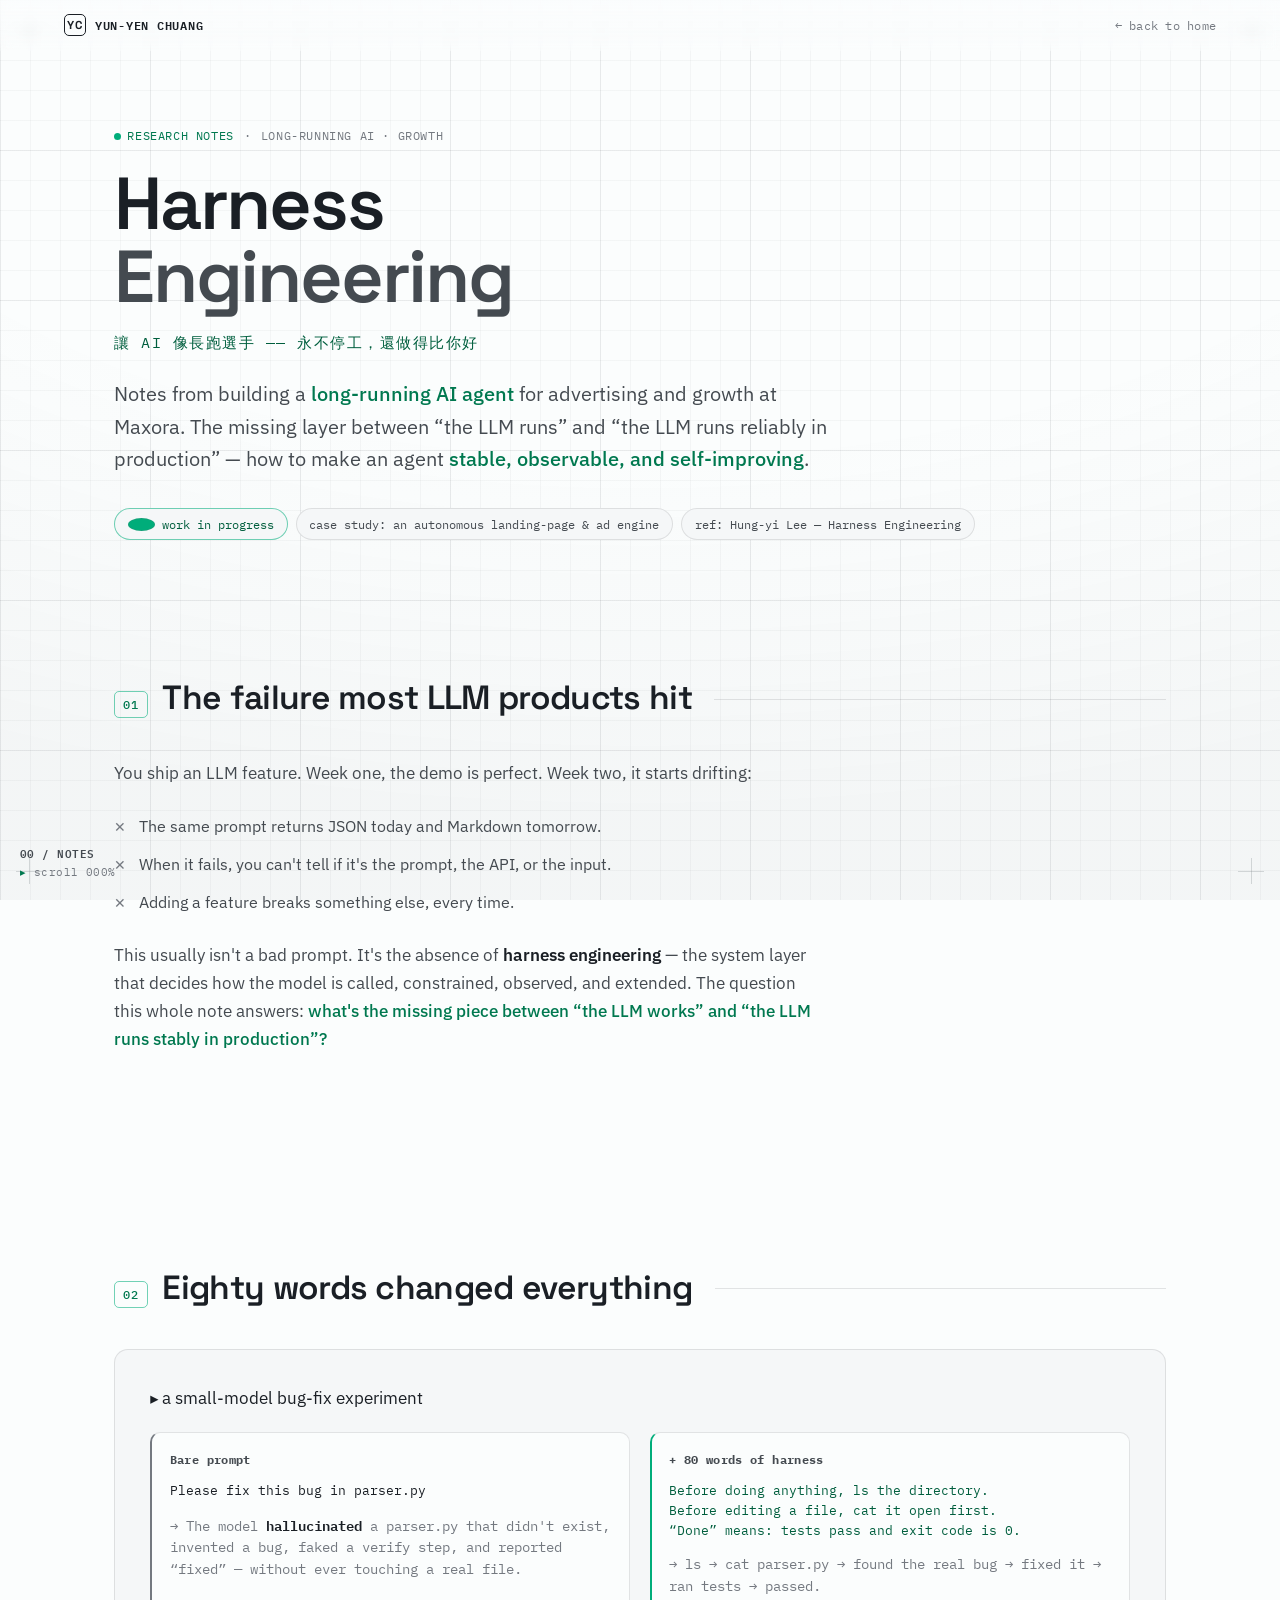
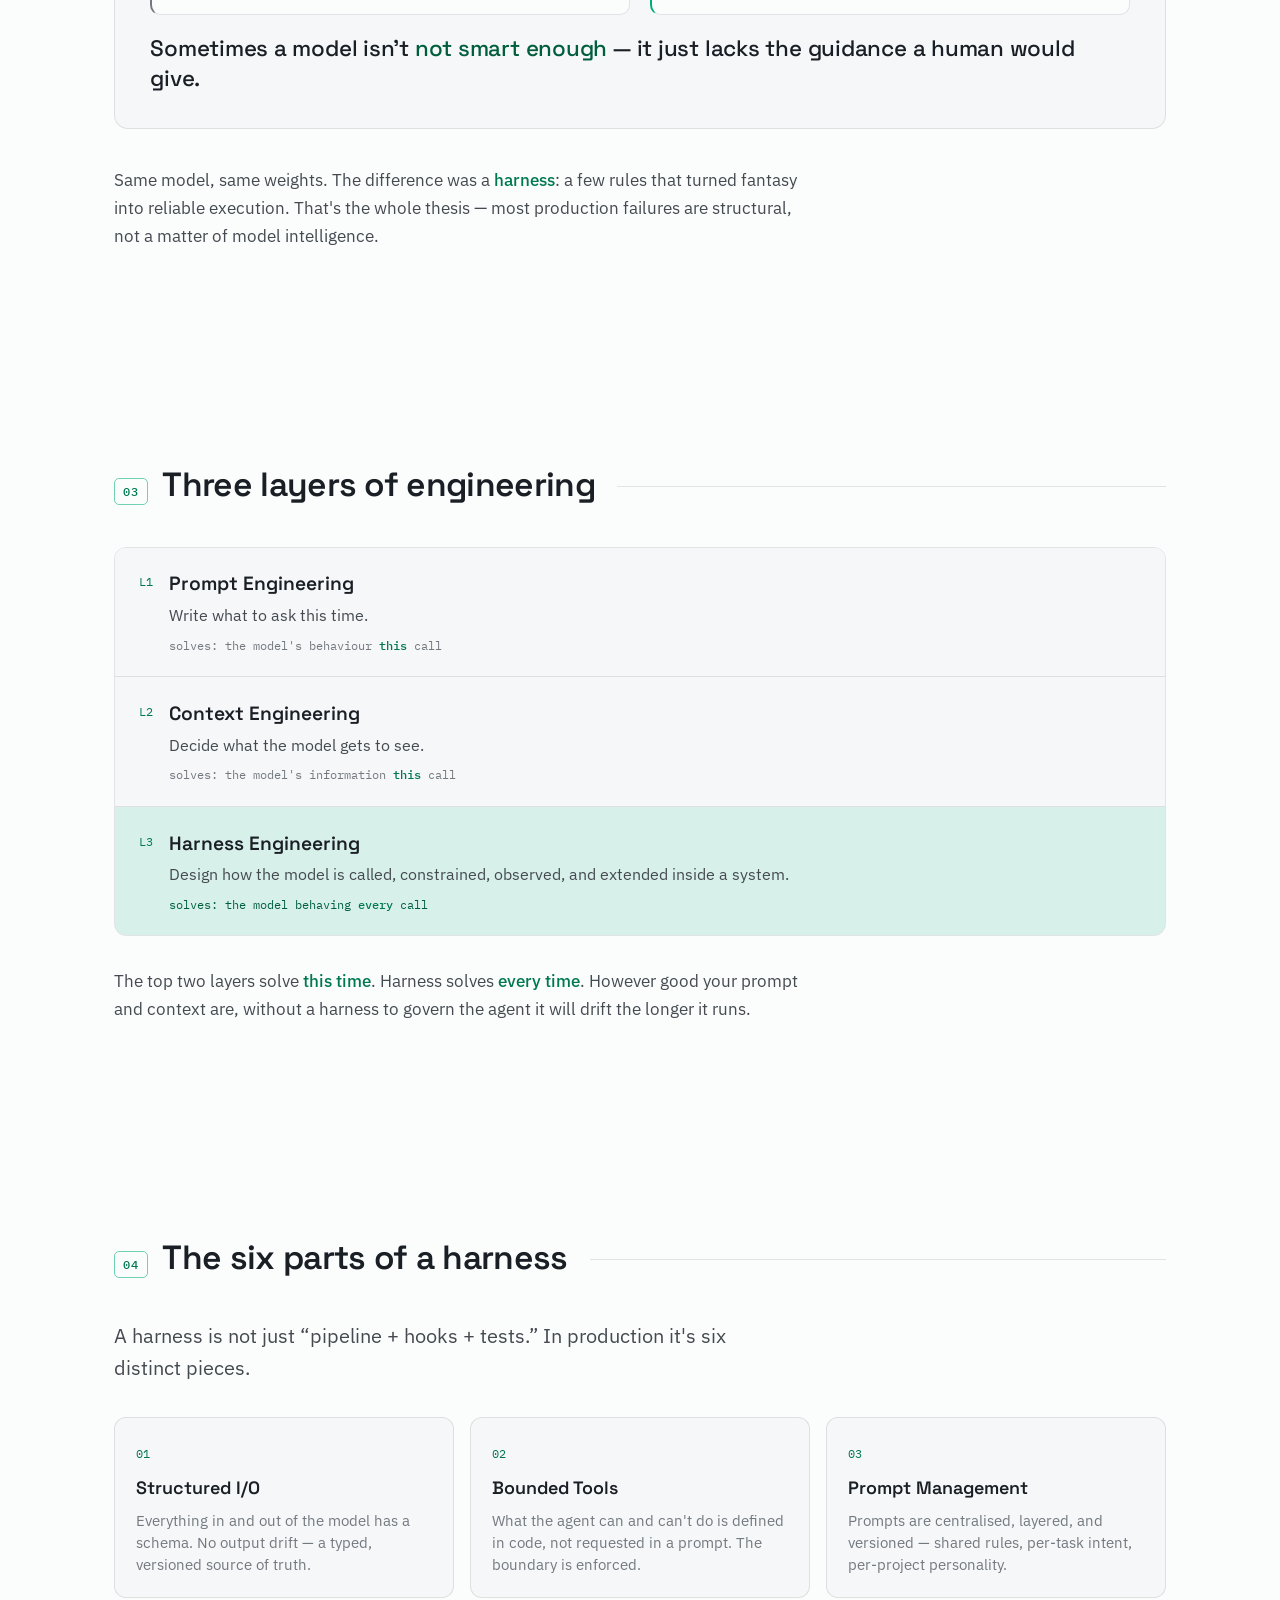
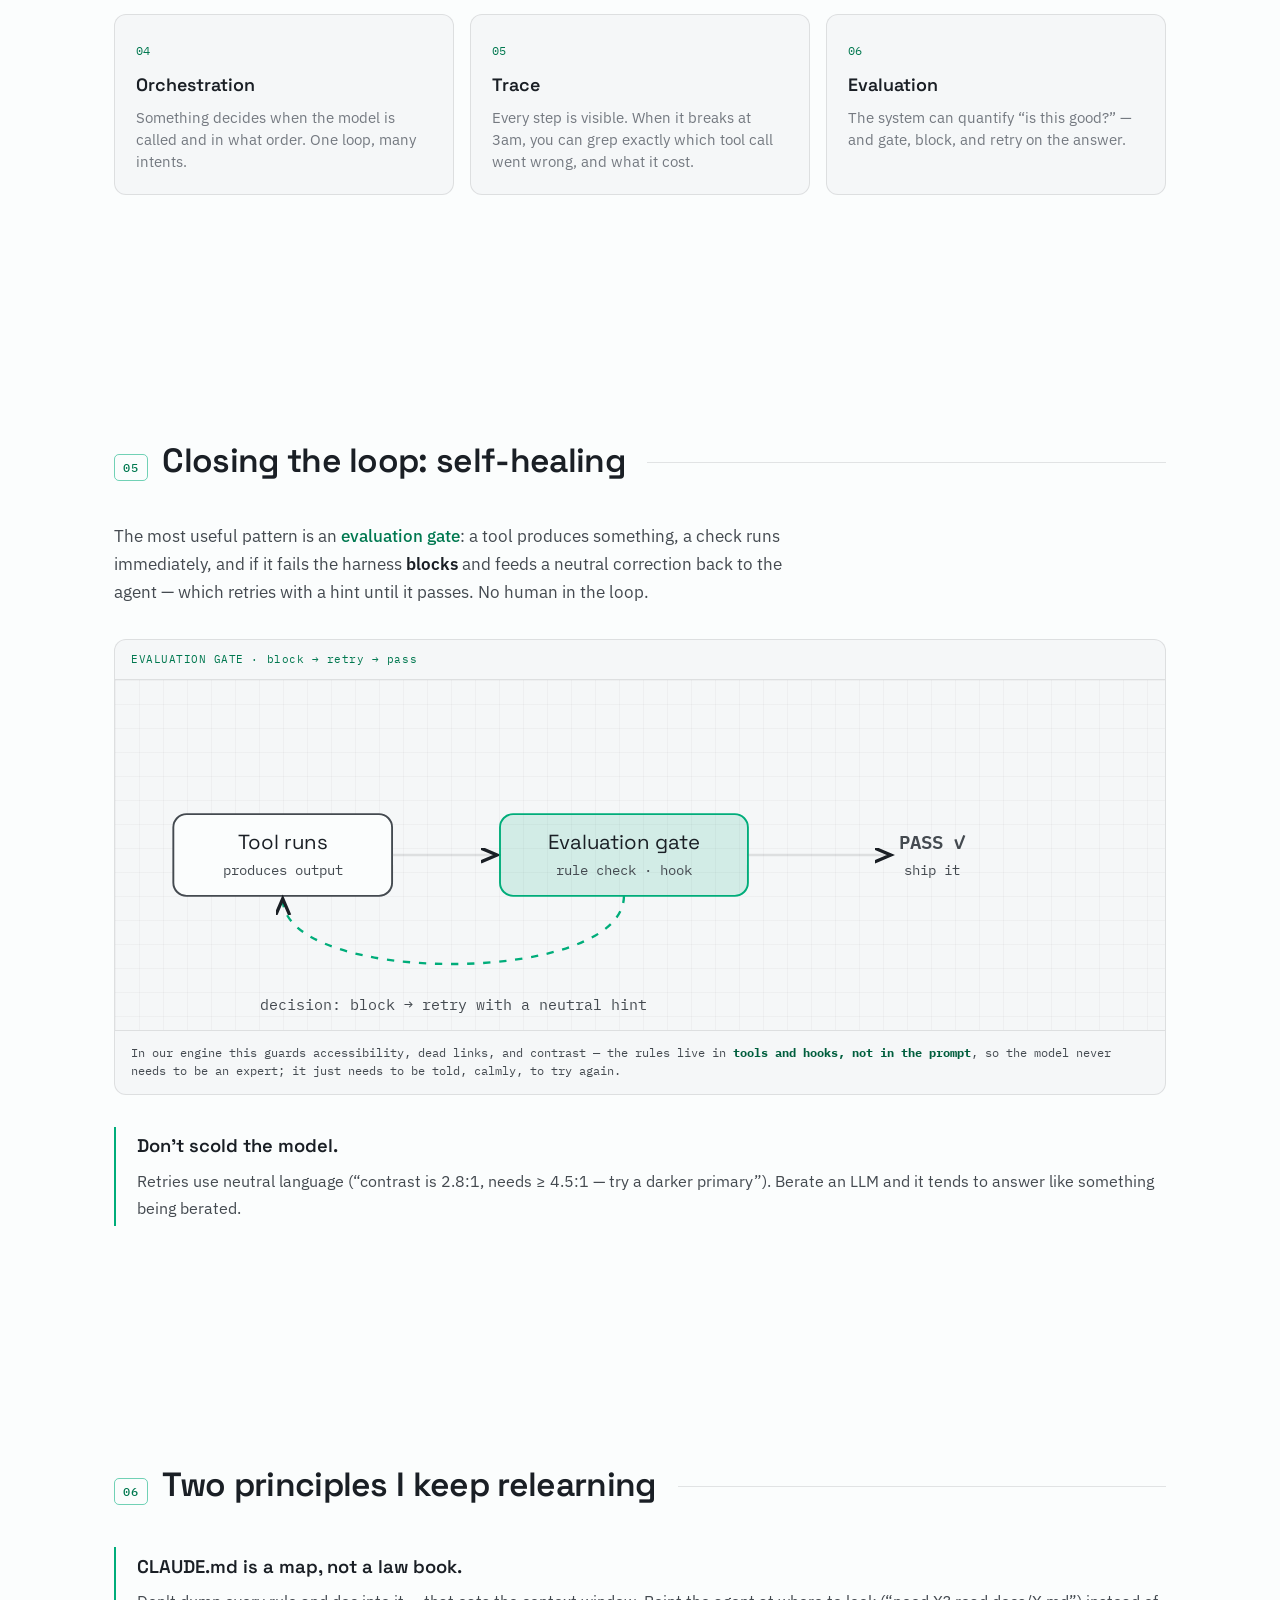
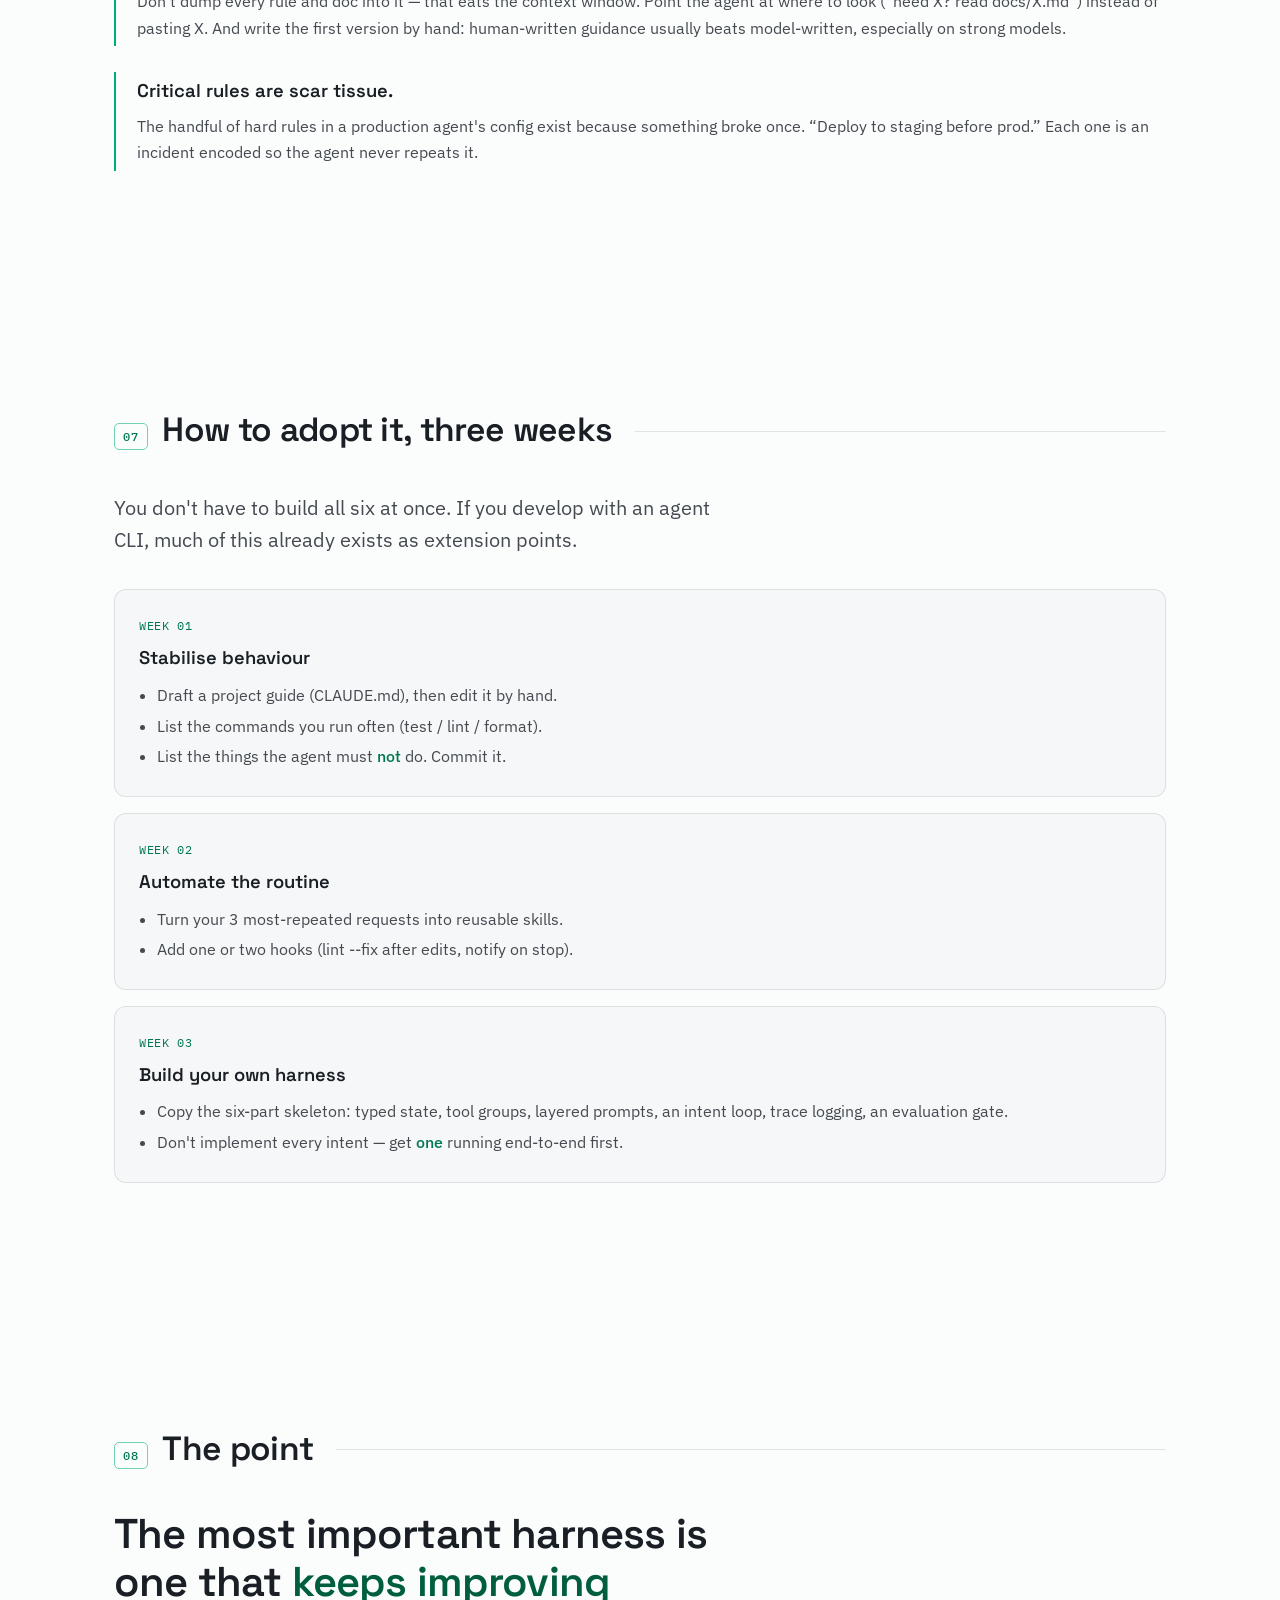
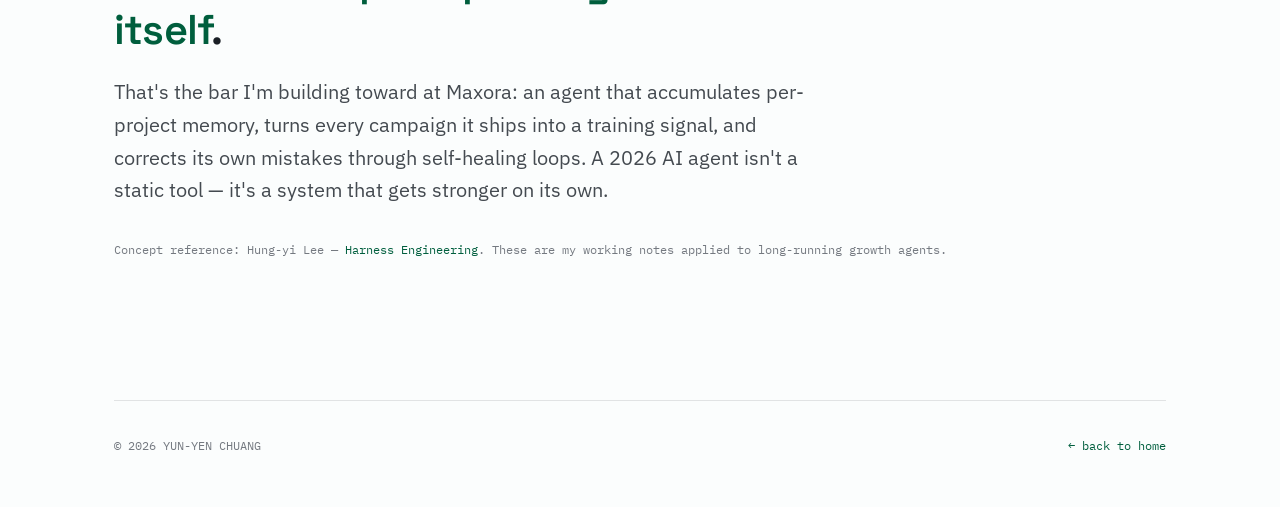
==== commit 92bb07c3: "Add local-agent page + bilingual ZH search-hook taglines New local-agent.html (English notes on buil" ====
--- a/harness.html
+++ b/harness.html
@@ -4,8 +4,66 @@
   <meta charset="UTF-8" />
   <meta name="viewport" content="width=device-width, initial-scale=1.0" />
   <script>document.documentElement.classList.add('js');</script>
-  <title>Harness Engineering — Notes · Yun-Yen Chuang</title>
-  <meta name="description" content="Research notes on Harness Engineering: keeping a long-running AI growth agent stable, observable, and self-improving. By Yun-Yen Chuang, Maxora AI." />
+  <title>Harness Engineering · 讓 AI 永不停工、還做得比你好 — Notes · Yun-Yen Chuang</title>
+  <meta name="description" content="Research notes on Harness Engineering: keeping a long-running AI growth agent stable, observable, and self-improving. ｜ AI 代理工程筆記：如何讓長時間運行的 AI 代理穩定、可觀測、能自我修復 —— 結構化輸入輸出、工具邊界、編排、追蹤、評估閘門。By Yun-Yen Chuang, Maxora AI." />
+  <meta name="author" content="Yun-Yen Chuang (莊昀諺)" />
+  <meta name="keywords" content="harness engineering, AI agent, long-running agent, agent reliability, self-healing, evaluation gate, LLM in production, AI 代理, 長時運行 AI, AI 代理工程, 自我修復, 評估閘門, AI 成長引擎, 生成式 AI, 大語言模型上線, 代理框架" />
+  <meta name="robots" content="index, follow, max-image-preview:large, max-snippet:-1" />
+  <link rel="canonical" href="https://kloudchuang.github.io/harness.html" />
+  <meta name="theme-color" content="#fdfdfd" />
+
+  <!-- Favicons -->
+  <link rel="icon" href="favicon.ico" sizes="any" />
+  <link rel="icon" type="image/svg+xml" href="favicon.svg" />
+  <link rel="icon" type="image/png" sizes="32x32" href="favicon-32x32.png" />
+  <link rel="icon" type="image/png" sizes="16x16" href="favicon-16x16.png" />
+  <link rel="apple-touch-icon" href="apple-touch-icon.png" />
+
+  <!-- Open Graph -->
+  <meta property="og:title" content="Harness Engineering · 讓 AI 永不停工、還做得比你好" />
+  <meta property="og:description" content="Keeping a long-running AI growth agent stable, observable, and self-improving. Research notes by Yun-Yen Chuang, Maxora AI." />
+  <meta property="og:type" content="article" />
+  <meta property="og:url" content="https://kloudchuang.github.io/harness.html" />
+  <meta property="og:site_name" content="Yun-Yen Chuang" />
+  <meta property="og:locale" content="en_US" />
+  <meta property="article:author" content="Yun-Yen Chuang" />
+  <meta property="og:image" content="https://kloudchuang.github.io/assets/og-cover.jpg" />
+  <meta property="og:image:width" content="1200" />
+  <meta property="og:image:height" content="630" />
+  <meta property="og:image:alt" content="Yun-Yen Chuang (莊昀諺) — Founder & CEO @ Maxora AI, Data Scientist, Ph.D. NTU EE" />
+
+  <!-- Twitter -->
+  <meta name="twitter:card" content="summary_large_image" />
+  <meta name="twitter:title" content="Harness Engineering · 讓 AI 永不停工、還做得比你好" />
+  <meta name="twitter:description" content="Keeping a long-running AI growth agent stable, observable, and self-improving. Research notes by Yun-Yen Chuang, Maxora AI." />
+  <meta name="twitter:image" content="https://kloudchuang.github.io/assets/og-cover.jpg" />
+
+  <!-- Structured data -->
+  <script type="application/ld+json">
+  {
+    "@context": "https://schema.org",
+    "@type": "TechArticle",
+    "headline": "Harness Engineering",
+    "description": "Research notes on Harness Engineering: keeping a long-running AI growth agent stable, observable, and self-improving.",
+    "url": "https://kloudchuang.github.io/harness.html",
+    "mainEntityOfPage": "https://kloudchuang.github.io/harness.html",
+    "inLanguage": "en",
+    "datePublished": "2026-06-01",
+    "dateModified": "2026-06-01",
+    "author": {
+      "@type": "Person",
+      "name": "Yun-Yen Chuang",
+      "url": "https://kloudchuang.github.io/"
+    },
+    "publisher": {
+      "@type": "Organization",
+      "name": "Maxora AI",
+      "url": "https://maxora.ai"
+    },
+    "about": "Long-running AI agents, growth engineering, autonomous landing-page and ad systems"
+  }
+  </script>
+
   <link rel="preconnect" href="https://fonts.googleapis.com" />
   <link rel="preconnect" href="https://fonts.gstatic.com" crossorigin />
   <link href="https://fonts.googleapis.com/css2?family=Space+Grotesk:wght@400;500;600;700&family=IBM+Plex+Sans:wght@400;500;600&family=IBM+Plex+Mono:wght@400;500;600&display=swap" rel="stylesheet" />
@@ -39,6 +97,7 @@
         <span>·</span><span>LONG-RUNNING AI · GROWTH</span>
       </p>
       <h1 class="reveal">Harness<br /><span class="ln2">Engineering</span></h1>
+      <p class="reveal" lang="zh-Hant" style="font-family:var(--mono);font-size:0.95rem;letter-spacing:0.1em;color:var(--accent-deep);margin:-0.2rem 0 1.4rem">讓 AI 像長跑選手 —— 永不停工，還做得比你好</p>
       <p class="lede reveal">
         Notes from building a <em>long-running AI agent</em> for advertising and growth at Maxora.
         The missing layer between “the LLM runs” and “the LLM runs reliably in production” —
--- a/assets/style.css
+++ b/assets/style.css
@@ -113,7 +113,36 @@
 .navlinks a::before { content: ""; position: absolute; left: 0; bottom: -3px; width: 0; height: 1px; background: var(--accent); transition: width 0.25s var(--ease); }
 .navlinks a:hover { color: var(--ink); }
 .navlinks a:hover::before { width: 100%; }
-@media (max-width: 620px) { .navlinks { gap: 0.95rem; font-size: 0.68rem; } .navlinks .hide-sm { display: none; } }
+
+/* hamburger toggle (mobile only) */
+.nav-toggle {
+  display: none; flex-direction: column; justify-content: center; gap: 4px;
+  width: 40px; height: 34px; padding: 0 10px; cursor: pointer;
+  background: transparent; border: 1px solid var(--hair); border-radius: 8px;
+}
+.nav-toggle .bar { display: block; width: 100%; height: 2px; border-radius: 2px; background: var(--ink);
+  transition: transform 0.25s var(--ease), opacity 0.2s var(--ease); }
+
+@media (max-width: 620px) {
+  .nav-toggle { display: inline-flex; }
+  .navlinks {
+    position: absolute; top: calc(100% + 8px); right: var(--gut);
+    flex-direction: column; align-items: stretch; gap: 0;
+    min-width: 188px; padding: 0.4rem; font-size: 0.86rem;
+    background: var(--paper); border: 1px solid var(--hair); border-radius: 12px;
+    box-shadow: 0 14px 34px oklch(0.235 0.014 255 / 0.14);
+    opacity: 0; visibility: hidden; transform: translateY(-8px);
+    transition: opacity 0.2s var(--ease), transform 0.2s var(--ease), visibility 0.2s;
+  }
+  .navlinks .hide-sm { display: block; }
+  .navlinks a { padding: 0.62rem 0.7rem; border-radius: 7px; color: var(--ink-2); }
+  .navlinks a::before { display: none; }
+  .navlinks a:hover, .navlinks a:focus { background: var(--accent-soft); color: var(--accent-ink); }
+  .topnav.nav-open .navlinks { opacity: 1; visibility: visible; transform: translateY(0); }
+  .topnav.nav-open .nav-toggle .bar:nth-child(1) { transform: translateY(6px) rotate(45deg); }
+  .topnav.nav-open .nav-toggle .bar:nth-child(2) { opacity: 0; }
+  .topnav.nav-open .nav-toggle .bar:nth-child(3) { transform: translateY(-6px) rotate(-45deg); }
+}
 
 /* ---------- layout ---------- */
 main { max-width: var(--max); margin: 0 auto; padding: 0 var(--gut); position: relative; z-index: 1; }
@@ -186,6 +215,20 @@
 .about-grid { display: grid; grid-template-columns: 1fr 1fr; gap: clamp(1.5rem, 4vw, 3rem); }
 @media (max-width: 760px) { .about-grid { grid-template-columns: 1fr; gap: 1.5rem; } }
 .about-grid p { color: var(--ink-2); font-size: 1.05rem; }
+
+/* identity card */
+.id-card { display: flex; align-items: center; gap: 1.5rem; margin-bottom: 2.2rem; }
+.id-photo {
+  width: 132px; height: 132px; flex: none; border-radius: 50%; object-fit: cover;
+  border: 2px solid var(--accent-line);
+  box-shadow: 0 0 0 6px var(--accent-soft); transition: box-shadow 0.4s var(--ease), transform 0.4s var(--ease);
+}
+.id-photo:hover { box-shadow: 0 0 0 7px var(--accent-soft); transform: scale(1.03); }
+.id-meta { display: flex; flex-direction: column; gap: 0.3rem; }
+.id-eyebrow { font-family: var(--mono); font-size: 0.72rem; letter-spacing: 0.08em; text-transform: uppercase; color: var(--accent-ink); }
+.id-name { font-family: var(--display); font-size: 1.6rem; line-height: 1.1; color: var(--ink); font-weight: 600; }
+.id-roles { font-family: var(--mono); font-size: 0.76rem; letter-spacing: 0.02em; color: var(--muted); }
+@media (max-width: 760px) { .id-card { flex-direction: column; align-items: flex-start; gap: 1rem; } }
 .thread {
   margin-top: 2.4rem; border: 1px solid var(--hair); border-left: 2px solid var(--accent); border-radius: 0 12px 12px 0;
   background: var(--paper-2); padding: 1.3rem 1.5rem; position: relative;
@@ -222,10 +265,18 @@
   border: 1px solid var(--hair); border-radius: 0 0 14px 14px;
   display: grid; grid-template-columns: 1.08fr 0.92fr;
 }
-@media (max-width: 880px) { .scrolly { grid-template-columns: 1fr; } }
+/* mobile: single column — the viz column itself becomes the sticky element,
+   so it can pin against the full height of .scrolly (its own row in the old
+   grid was only as tall as the viz, leaving sticky no room to work). */
+@media (max-width: 880px) { .scrolly { display: block; } }
 
 .viz-col { border-right: 1px solid var(--hair); }
-@media (max-width: 880px) { .viz-col { border-right: none; border-bottom: 1px solid var(--hair); } }
+@media (max-width: 880px) {
+  .viz-col {
+    border-right: none; border-bottom: 1px solid var(--hair);
+    position: sticky; top: 0; z-index: 4;
+  }
+}
 
 .viz-sticky {
   position: sticky; top: 9vh; height: 82vh; min-height: 460px;
@@ -235,7 +286,7 @@
     linear-gradient(90deg, var(--grid-fine) 1px, transparent 1px), var(--paper-2);
   background-size: 24px 24px, 24px 24px, 100% 100%;
 }
-@media (max-width: 880px) { .viz-sticky { top: 7vh; height: 64vh; min-height: 380px; } }
+@media (max-width: 880px) { .viz-sticky { position: static; height: 56vh; min-height: 340px; } }
 
 .viz-hud {
   display: flex; justify-content: space-between; align-items: center; padding: 0.7rem 1rem;
